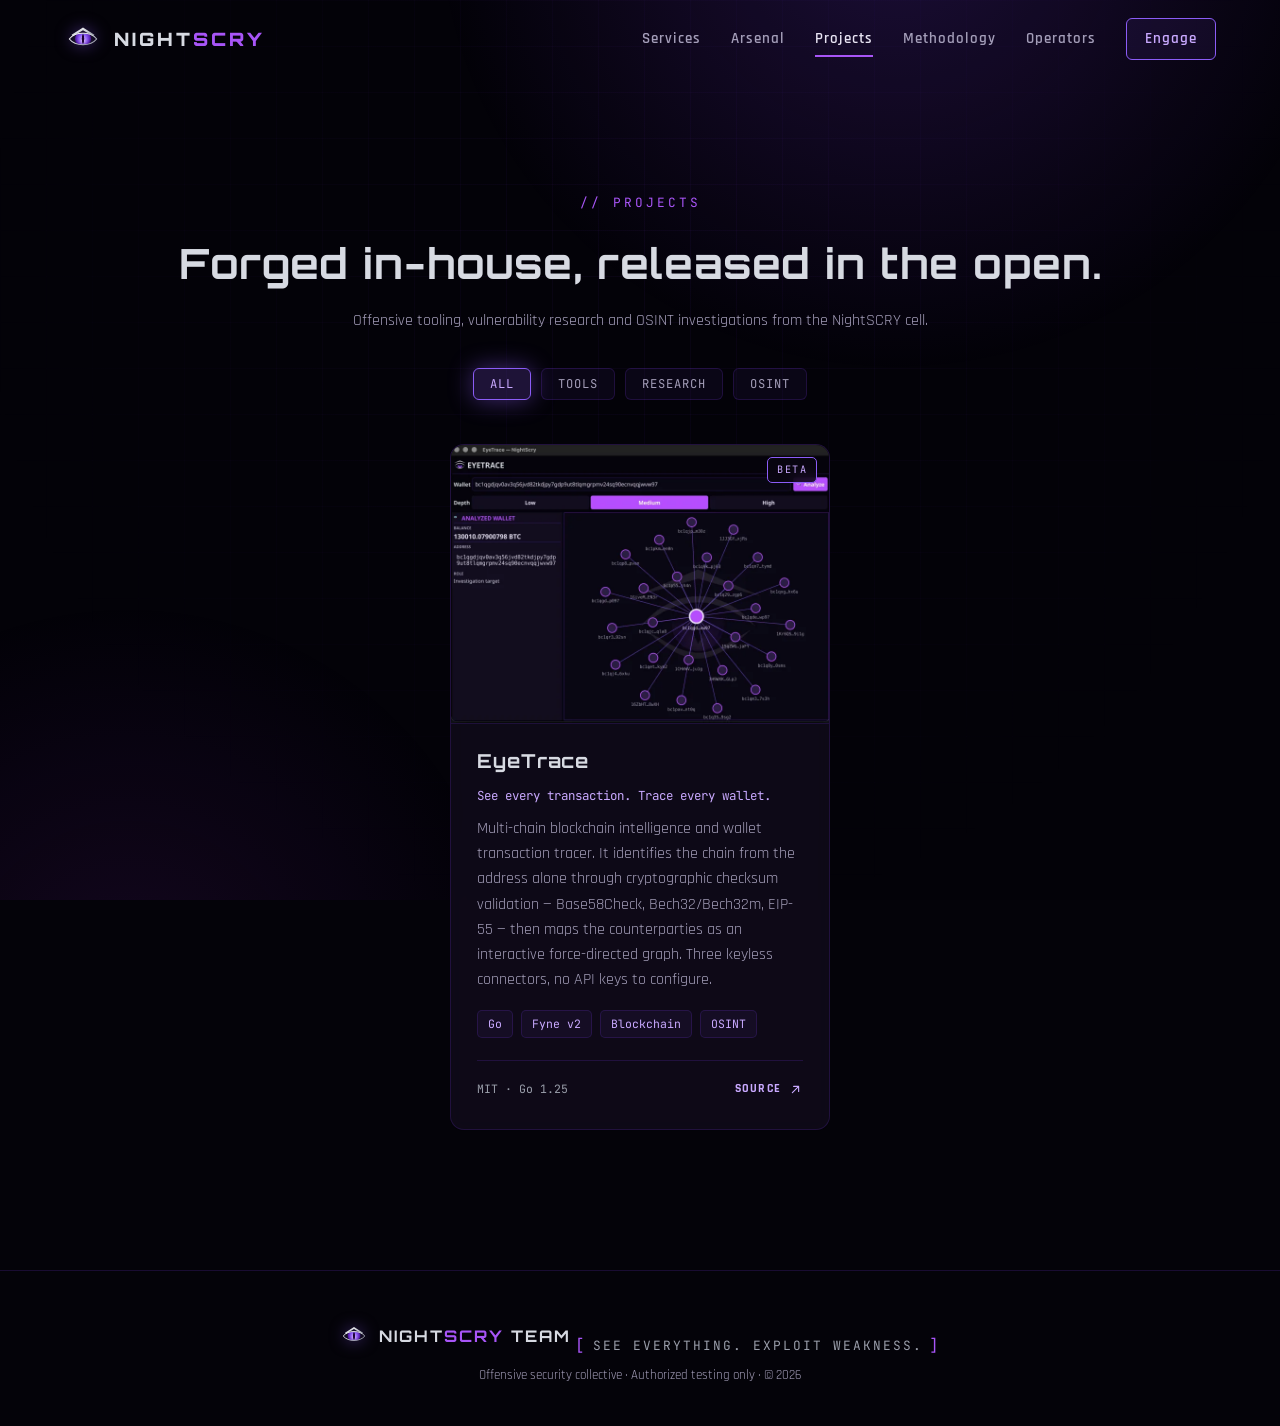
==== portfolio.html @ a2492995 "Added portfolio" ====
<!DOCTYPE html>
<html lang="en">
<head>
<meta charset="UTF-8" />
<meta name="viewport" content="width=device-width, initial-scale=1.0" />
<title>Projects — NightSCRY Team</title>
<meta name="description" content="NightSCRY Team projects — offensive tooling, vulnerability research and OSINT investigations, published on GitHub." />
<link rel="icon" type="image/webp" href="logo.webp" />
<link rel="preconnect" href="https://fonts.googleapis.com" />
<link rel="preconnect" href="https://fonts.gstatic.com" crossorigin />
<link href="https://fonts.googleapis.com/css2?family=JetBrains+Mono:wght@400;500;700&family=Orbitron:wght@500;700;900&family=Rajdhani:wght@400;500;600;700&display=swap" rel="stylesheet" />
<link rel="stylesheet" href="styles.css" />
</head>
<body>

<!-- ░░ Animated background layers ░░ -->
<div class="bg-grid" aria-hidden="true"></div>
<div class="bg-glow" aria-hidden="true"></div>
<canvas id="matrix" aria-hidden="true"></canvas>

<!-- ░░ NAVBAR ░░ -->
<header class="nav" id="nav">
  <a class="brand" href="index.html" aria-label="NightSCRY home">
    <span class="brand-mark" id="navLogo"></span>
    <span class="brand-text">NIGHT<span class="accent">SCRY</span></span>
  </a>
  <nav class="nav-links" aria-label="Primary">
    <a href="index.html#services">Services</a>
    <a href="index.html#arsenal">Arsenal</a>
    <a href="portfolio.html" aria-current="page">Projects</a>
    <a href="index.html#method">Methodology</a>
    <a href="index.html#operators">Operators</a>
    <a href="index.html#contact" class="nav-cta">Engage</a>
  </nav>
  <button class="nav-toggle" id="navToggle" aria-label="Toggle menu" aria-expanded="false">
    <span></span><span></span><span></span>
  </button>
</header>

<main id="top">

  <!-- ░░ PROJECTS ░░ -->
  <section class="section page-head" id="projects">
    <div class="section-head">
      <span class="kicker">// Projects</span>
      <h2>Forged in-house, released in the open.</h2>
      <p>Offensive tooling, vulnerability research and OSINT investigations from the NightSCRY cell.</p>
    </div>

    <div class="filters" role="group" aria-label="Filter projects by category">
      <button type="button" class="chip is-active" data-filter="all" aria-pressed="true">All</button>
      <button type="button" class="chip" data-filter="tool" aria-pressed="false">Tools</button>
      <button type="button" class="chip" data-filter="research" aria-pressed="false">Research</button>
      <button type="button" class="chip" data-filter="osint" aria-pressed="false">OSINT</button>
    </div>

    <div class="cards projects" id="projectGrid">

      <article class="card proj" data-cat="tool osint">
        <div class="proj-shot">
          <img src="assets/eyetrace-graph.webp" width="800" height="588" loading="lazy" decoding="async"
               alt="EyeTrace tracing a Bitcoin wallet: its counterparty addresses drawn as a force-directed graph, with balance and address in the side panel." />
          <span class="proj-status">Beta</span>
        </div>
        <h3>EyeTrace</h3>
        <p class="proj-line">See every transaction. Trace every wallet.</p>
        <p>
          Multi-chain blockchain intelligence and wallet transaction tracer. It identifies the chain from
          the address alone through cryptographic checksum validation — Base58Check, Bech32/Bech32m,
          EIP-55 — then maps the counterparties as an interactive force-directed graph. Three keyless
          connectors, no API keys to configure.
        </p>
        <ul class="tags"><li>Go</li><li>Fyne v2</li><li>Blockchain</li><li>OSINT</li></ul>
        <div class="proj-foot">
          <span class="proj-meta">MIT · Go 1.25</span>
          <a class="proj-link" href="https://github.com/nightscry/EyeTrace"
             target="_blank" rel="noopener noreferrer" aria-label="EyeTrace source on GitHub">
            Source
            <svg viewBox="0 0 24 24" aria-hidden="true"><path d="M7 17 17 7 M9 7h8v8" /></svg>
          </a>
        </div>
      </article>

      <p class="empty-note" id="projectsEmpty" hidden>◉ Nothing published in this category yet — check back soon.</p>
    </div>
  </section>
</main>

<!-- ░░ FOOTER ░░ -->
<footer class="footer">
  <div class="footer-brand">
    <span class="brand-mark sm" id="footLogo"></span>
    <span>NIGHT<span class="accent">SCRY</span> TEAM</span>
  </div>
  <p class="footer-tag"><span class="br">[</span><span class="footer-tag-txt">SEE&nbsp;EVERYTHING. EXPLOIT&nbsp;WEAKNESS.</span><span class="br">]</span></p>
  <p class="footer-fine">Offensive security collective · Authorized testing only · © <span id="yr"></span></p>
</footer>

<script src="logo.js"></script>
<script src="script.js"></script>
<script src="portfolio.js"></script>
</body>
</html>
---- styles.css ----
/* ════════════════════════════════════════════════
   NightSCRY Team — frontend theme
   palette: void black · silver · arcane purple
   ════════════════════════════════════════════════ */
:root {
  --bg: #040309;
  --bg-2: #0a0712;
  --panel: rgba(18, 13, 30, 0.72);
  --line: rgba(124, 58, 237, 0.18);
  --silver: #d7dae2;
  --silver-dim: #9a9eaa;
  --txt: #e7e3f2;
  --txt-dim: #a39db8;
  --purple: #8b5cf6;
  --purple-bright: #a855f7;
  --purple-soft: #c9a9ff;
  --glow: 0 0 24px rgba(139, 92, 246, 0.45);
}

* { box-sizing: border-box; margin: 0; padding: 0; }
html { scroll-behavior: smooth; }
body {
  background: var(--bg);
  color: var(--txt);
  font-family: 'Rajdhani', system-ui, sans-serif;
  line-height: 1.6;
  overflow-x: hidden;
  position: relative;
}
a { color: inherit; text-decoration: none; }
.accent { color: var(--purple-bright); }

/* ── background layers ── */
.bg-grid, .bg-glow, #matrix { position: fixed; inset: 0; z-index: -1; pointer-events: none; }
.bg-grid {
  background-image:
    linear-gradient(rgba(124, 58, 237, 0.06) 1px, transparent 1px),
    linear-gradient(90deg, rgba(124, 58, 237, 0.06) 1px, transparent 1px);
  background-size: 46px 46px;
  mask-image: radial-gradient(circle at 50% 30%, #000 0%, transparent 75%);
}
.bg-glow {
  background:
    radial-gradient(60vw 60vw at 70% -10%, rgba(124, 58, 237, 0.22), transparent 60%),
    radial-gradient(50vw 50vw at 10% 110%, rgba(88, 28, 135, 0.20), transparent 60%);
}
#matrix { opacity: 0.5; }

/* ── logo svg ── */
.ns-eye { width: 100%; height: 100%; display: block; overflow: visible; }
.brand-mark { width: 38px; height: 38px; display: inline-block; filter: drop-shadow(0 0 8px rgba(139,92,246,.5)); }
.brand-mark.sm { width: 30px; height: 30px; }

/* ════════ NAV ════════ */
.nav {
  position: fixed; top: 0; left: 0; right: 0; z-index: 100;
  display: flex; align-items: center; justify-content: space-between;
  padding: 18px clamp(20px, 5vw, 64px);
  transition: padding .3s, background .3s, border-color .3s;
  border-bottom: 1px solid transparent;
}
.nav.scrolled {
  padding-top: 12px; padding-bottom: 12px;
  background: rgba(6, 4, 12, 0.82);
  backdrop-filter: blur(14px);
  border-bottom-color: var(--line);
}
.brand { display: flex; align-items: center; gap: 12px; }
.brand-text {
  font-family: 'Orbitron', sans-serif; font-weight: 900; letter-spacing: 3px;
  font-size: 1.15rem; color: var(--silver);
}
.nav-links { display: flex; align-items: center; gap: 30px; }
.nav-links a {
  font-weight: 600; letter-spacing: 1px; font-size: .95rem; color: var(--txt-dim);
  position: relative; transition: color .2s;
}
.nav-links a:hover { color: var(--txt); }
.nav-links a:not(.nav-cta)::after {
  content: ''; position: absolute; left: 0; bottom: -6px; height: 2px; width: 0;
  background: var(--purple-bright); transition: width .25s;
}
.nav-links a:not(.nav-cta):hover::after { width: 100%; }
.nav-cta {
  border: 1px solid var(--purple); border-radius: 6px; padding: 8px 18px;
  color: var(--purple-soft) !important; background: rgba(139,92,246,.08);
  transition: background .2s, box-shadow .2s;
}
.nav-cta:hover { background: rgba(139,92,246,.2); box-shadow: var(--glow); }
.nav-toggle { display: none; flex-direction: column; gap: 5px; background: none; border: 0; cursor: pointer; }
.nav-toggle span { width: 26px; height: 2px; background: var(--silver); transition: .3s; }

/* ════════ HERO ════════ */
.hero {
  min-height: 100vh; display: flex; flex-direction: column;
  align-items: center; justify-content: center; text-align: center;
  padding: 120px 20px 80px;
}
.hero-logo {
  width: clamp(150px, 26vw, 240px); aspect-ratio: 1;
  margin-bottom: 8px;
  filter: drop-shadow(0 0 40px rgba(139, 92, 246, 0.55));
  animation: float 6s ease-in-out infinite;
}
@keyframes float { 50% { transform: translateY(-12px); } }

/* ── living eye (hero only) ── */
/* base state: eye open, centred (applies to every logo instance) */
.ns-look { transform-box: view-box; transform-origin: 100px 100px; }
.ns-lid  { transform-box: view-box; transform-origin: 100px 72px; transform: scaleY(0); }
/* only the hero eye is alive */
#heroLogo .ns-look { animation: ns-look 9s ease-in-out infinite; }
#heroLogo .ns-lid  { animation: ns-blink 5.4s ease-in-out infinite; }
@keyframes ns-look {
  0%, 18%   { transform: translate(0, 0); }
  26%, 40%  { transform: translate(-15px, 1px); }   /* glance left  */
  48%, 62%  { transform: translate(15px, 2px); }    /* glance right */
  70%, 82%  { transform: translate(0, -9px); }      /* glance up    */
  90%, 100% { transform: translate(0, 0); }         /* recenter     */
}
@keyframes ns-blink {
  0%, 42%, 53%, 88%, 100% { transform: scaleY(0); }  /* eye open */
  46%, 49%                { transform: scaleY(1); }  /* blink shut */
  91%, 93%                { transform: scaleY(1); }  /* quick second blink */
}
.hero-title {
  font-family: 'Orbitron', sans-serif; font-weight: 900;
  font-size: clamp(2.6rem, 9vw, 6rem); letter-spacing: clamp(4px, 1.5vw, 14px);
  color: var(--silver); line-height: 1;
  text-shadow: 0 0 30px rgba(215, 218, 226, 0.25);
}
.cursor { color: var(--purple-bright); animation: blink 1.1s steps(1) infinite; }
@keyframes blink { 50% { opacity: 0; } }
.hero-tag {
  font-family: 'JetBrains Mono', monospace; letter-spacing: clamp(1.5px, .6vw, 3px);
  margin-top: 22px; color: var(--silver-dim); font-size: clamp(.72rem, 2.4vw, 1rem);
  display: inline-flex; align-items: center; justify-content: center;
  gap: .5em; max-width: 94vw;
}
.hero-tag .br { color: var(--purple-bright); flex: 0 0 auto; font-size: 1.3em; line-height: 1; }
.hero-tag-txt { text-align: center; min-width: 0; }
.hero-sub {
  max-width: 620px; margin: 26px auto 0; color: var(--txt-dim);
  font-size: clamp(1rem, 2.4vw, 1.18rem);
}
.hero-actions { display: flex; gap: 16px; margin-top: 38px; flex-wrap: wrap; justify-content: center; }
.hero-stats {
  list-style: none; display: flex; flex-wrap: wrap; gap: clamp(20px, 6vw, 64px);
  margin-top: 64px; justify-content: center;
}
.hero-stats b {
  font-family: 'Orbitron', sans-serif; font-size: clamp(1.8rem, 5vw, 2.8rem);
  color: var(--purple-soft); display: block; text-shadow: var(--glow);
}
.hero-stats span { font-size: .82rem; letter-spacing: 1.5px; text-transform: uppercase; color: var(--txt-dim); }

/* ════════ BUTTONS ════════ */
.btn {
  font-family: 'Rajdhani', sans-serif; font-weight: 700; letter-spacing: 1.5px;
  text-transform: uppercase; padding: 13px 30px; border-radius: 8px;
  font-size: .92rem; cursor: pointer; transition: transform .15s, box-shadow .25s, background .25s; border: 1px solid transparent;
}
.btn:hover { transform: translateY(-2px); }
.btn-primary {
  background: linear-gradient(135deg, var(--purple), var(--purple-bright));
  color: #fff; box-shadow: 0 6px 24px rgba(139, 92, 246, 0.4);
}
.btn-primary:hover { box-shadow: 0 10px 36px rgba(168, 85, 247, 0.6); }
.btn-ghost { border-color: var(--line); color: var(--silver); background: rgba(255,255,255,.02); }
.btn-ghost:hover { border-color: var(--purple); color: #fff; }
.btn.full { width: 100%; margin-top: 8px; }

/* ════════ SECTION SHELL ════════ */
.section { padding: clamp(70px, 11vw, 140px) clamp(20px, 6vw, 90px); max-width: 1240px; margin: 0 auto; }
.section-head { text-align: center; margin-bottom: 60px; }
.section-head.left { text-align: left; margin-bottom: 30px; }
.kicker {
  font-family: 'JetBrains Mono', monospace; color: var(--purple-bright);
  letter-spacing: 3px; font-size: .8rem; text-transform: uppercase;
}
.section-head h2 {
  font-family: 'Orbitron', sans-serif; font-weight: 700;
  font-size: clamp(1.6rem, 4.5vw, 2.6rem); margin: 14px 0 12px; color: var(--silver);
  letter-spacing: 1px;
}
.section-head p { color: var(--txt-dim); max-width: 600px; margin: 0 auto; }
.section-head.left p { margin: 0; }

/* ════════ CARDS ════════ */
.cards { display: grid; grid-template-columns: repeat(auto-fit, minmax(240px, 1fr)); gap: 24px; }
.card {
  background: var(--panel); border: 1px solid var(--line); border-radius: 14px;
  padding: 30px 26px; backdrop-filter: blur(8px);
  transition: transform .3s, border-color .3s, box-shadow .3s; position: relative; overflow: hidden;
}
.card::before {
  content: ''; position: absolute; inset: 0; border-radius: 14px; padding: 1px;
  background: linear-gradient(135deg, transparent, rgba(168,85,247,.45), transparent);
  -webkit-mask: linear-gradient(#000 0 0) content-box, linear-gradient(#000 0 0);
  -webkit-mask-composite: xor; mask-composite: exclude; opacity: 0; transition: opacity .3s;
  pointer-events: none; /* decorative only — must never swallow clicks */
}
.card:hover { transform: translateY(-8px); border-color: rgba(168,85,247,.45); box-shadow: 0 20px 50px rgba(88,28,135,.35); }
.card:hover::before { opacity: 1; }
.card-ico {
  width: 56px; height: 56px; border-radius: 12px; display: grid; place-items: center;
  background: radial-gradient(circle at 40% 30%, rgba(168,85,247,.3), rgba(88,28,135,.12));
  border: 1px solid var(--line); margin-bottom: 20px;
}
.card-ico svg { width: 28px; height: 28px; fill: none; stroke: var(--purple-soft); stroke-width: 1.6; stroke-linecap: round; stroke-linejoin: round; }
.card h3 { font-family: 'Orbitron', sans-serif; font-size: 1.2rem; color: var(--silver); margin-bottom: 10px; letter-spacing: 1px; }
.card p { color: var(--txt-dim); font-size: .98rem; }
.tags { list-style: none; display: flex; flex-wrap: wrap; gap: 8px; margin-top: 18px; }
.tags li {
  font-family: 'JetBrains Mono', monospace; font-size: .72rem; padding: 4px 10px;
  border: 1px solid var(--line); border-radius: 5px; color: var(--purple-soft);
  background: rgba(139,92,246,.06);
}

/* ════════ MARQUEE ════════ */
.marquee { overflow: hidden; border-block: 1px solid var(--line); padding: 22px 0; mask-image: linear-gradient(90deg, transparent, #000 12%, #000 88%, transparent); }
.marquee-track { display: flex; gap: 56px; white-space: nowrap; width: max-content; animation: scroll 28s linear infinite; }
.marquee-track span {
  font-family: 'Orbitron', sans-serif; font-weight: 700; letter-spacing: 3px;
  font-size: 1.3rem; color: transparent; -webkit-text-stroke: 1px var(--silver-dim);
  transition: color .2s;
}
.marquee:hover .marquee-track { animation-play-state: paused; }
.marquee-track span:hover { color: var(--purple-bright); -webkit-text-stroke: 1px var(--purple-bright); }
@keyframes scroll { to { transform: translateX(-50%); } }

/* ════════ TIMELINE ════════ */
.timeline { list-style: none; display: grid; grid-template-columns: repeat(auto-fit, minmax(220px, 1fr)); gap: 24px; counter-reset: step; }
.timeline li {
  background: var(--panel); border: 1px solid var(--line); border-radius: 14px;
  padding: 28px 24px; position: relative; transition: transform .3s, border-color .3s;
}
.timeline li:hover { transform: translateY(-6px); border-color: rgba(168,85,247,.4); }
.tl-no {
  font-family: 'Orbitron', sans-serif; font-size: 2.4rem; font-weight: 900;
  color: transparent; -webkit-text-stroke: 1.5px var(--purple); display: block; margin-bottom: 8px;
}
.timeline h3 { font-family: 'Orbitron', sans-serif; font-size: 1.05rem; color: var(--silver); margin-bottom: 8px; }
.timeline p { color: var(--txt-dim); font-size: .94rem; }

/* ════════ OPERATORS ════════ */
.ops .op { text-align: center; }
.op {
  background: var(--panel); border: 1px solid var(--line); border-radius: 14px;
  padding: 30px 22px; transition: transform .3s, border-color .3s, box-shadow .3s;
}
.op:hover { transform: translateY(-8px); border-color: rgba(168,85,247,.45); box-shadow: 0 20px 50px rgba(88,28,135,.3); }
.op-avatar {
  width: 80px; height: 80px; border-radius: 50%; margin: 0 auto 18px; display: grid; place-items: center;
  font-size: 2rem; color: var(--purple-soft);
  background: radial-gradient(circle at 50% 35%, rgba(168,85,247,.32), rgba(20,8,40,.9));
  border: 1px solid rgba(168,85,247,.4); box-shadow: var(--glow); position: relative;
}
.op-avatar img { width: 100%; height: 100%; border-radius: 50%; object-fit: cover; }
.op-avatar::after {
  content: attr(data-tag); position: absolute; bottom: -6px; right: -6px;
  font-family: 'JetBrains Mono', monospace; font-size: .6rem; letter-spacing: 1px;
  background: var(--bg-2); border: 1px solid var(--purple); border-radius: 4px; padding: 2px 6px; color: var(--purple-soft);
}
.op h3 { font-family: 'JetBrains Mono', monospace; color: var(--silver); font-size: 1.1rem; }
.op-role { display: block; color: var(--purple-bright); font-weight: 600; letter-spacing: 1px; font-size: .82rem; text-transform: uppercase; margin: 4px 0 12px; }
.op p { color: var(--txt-dim); font-size: .92rem; }

/* ════════ PROJECTS ════════ */
/* CTA closing the Arsenal marquee on the home page */
.arsenal-cta { text-align: center; margin-top: 36px; }

/* the projects page opens straight under the fixed navbar */
.page-head { padding-top: clamp(120px, 16vw, 190px); }
.page-head .section-head { margin-bottom: 34px; }

.filters { display: flex; flex-wrap: wrap; justify-content: center; gap: 10px; margin-bottom: 44px; }
.chip {
  font-family: 'JetBrains Mono', monospace; font-size: .76rem; letter-spacing: 1px;
  text-transform: uppercase; padding: 7px 16px; cursor: pointer;
  border: 1px solid var(--line); border-radius: 6px; color: var(--txt-dim);
  background: rgba(139, 92, 246, .06);
  transition: color .2s, border-color .2s, background .2s, box-shadow .2s;
}
.chip:hover { color: var(--txt); border-color: var(--purple); }
.chip.is-active {
  color: var(--purple-soft); border-color: var(--purple);
  background: rgba(139, 92, 246, .2); box-shadow: var(--glow);
}

/* capped track width so a lone card doesn't stretch; auto-fit collapses the
   empty tracks that would otherwise push the grid off-centre */
.projects {
  grid-template-columns: repeat(auto-fit, minmax(min(290px, 100%), 380px));
  justify-content: center;
}
/* specificity kept above .card.proj so the order of these rules can't matter */
.cards .card.is-hidden { display: none; }

.card.proj { display: flex; flex-direction: column; cursor: pointer; }

/* full-bleed preview: negative margins cancel the .card padding */
.proj-shot {
  position: relative; margin: -30px -26px 22px; overflow: hidden;
  background: var(--bg-2); border-bottom: 1px solid var(--line);
}
.proj-shot img { display: block; width: 100%; height: auto; transition: transform .45s ease; }
.card.proj:hover .proj-shot img { transform: scale(1.05); }

.proj-status {
  position: absolute; top: 12px; right: 12px; z-index: 1;
  font-family: 'JetBrains Mono', monospace; font-size: .64rem; letter-spacing: 1.5px;
  text-transform: uppercase; padding: 4px 9px; border-radius: 5px; white-space: nowrap;
  color: var(--purple-soft); border: 1px solid var(--purple);
  background: rgba(10, 7, 18, .82); backdrop-filter: blur(6px);
}
.proj .proj-line {
  font-family: 'JetBrains Mono', monospace; font-size: .78rem;
  color: var(--purple-soft); margin-bottom: 10px;
}
.card.proj .tags { margin-bottom: 22px; }
.proj-foot {
  display: flex; align-items: center; justify-content: space-between; gap: 14px; flex-wrap: wrap;
  margin-top: auto; padding-top: 18px; border-top: 1px solid var(--line);
}
.proj-meta { font-family: 'JetBrains Mono', monospace; font-size: .72rem; color: var(--silver-dim); }
.proj-link {
  display: inline-flex; align-items: center; gap: 7px;
  font-weight: 700; letter-spacing: 1.2px; text-transform: uppercase; font-size: .78rem;
  color: var(--purple-soft); transition: color .2s, gap .2s;
}
.proj-link svg {
  width: 15px; height: 15px; fill: none; stroke: currentColor;
  stroke-width: 1.8; stroke-linecap: round; stroke-linejoin: round;
}
.proj-link:hover { color: #fff; gap: 11px; }
/* stretched link: one real anchor covering the whole card, so no nested <a>.
   inset resolves against .card, which is already position:relative. */
.proj-link::after { content: ''; position: absolute; inset: 0; z-index: 2; border-radius: 14px; }

.empty-note {
  grid-column: 1 / -1; text-align: center; padding: 34px 20px;
  font-family: 'JetBrains Mono', monospace; font-size: .85rem; color: var(--txt-dim);
  border: 1px dashed var(--line); border-radius: 12px;
}

.nav-links a[aria-current='page'] { color: var(--txt); }
.nav-links a[aria-current='page']:not(.nav-cta)::after { width: 100%; }

/* ════════ CONTACT ════════ */
.contact-panel {
  display: grid; grid-template-columns: 1fr 1fr; gap: 50px; align-items: start;
  background: var(--panel); border: 1px solid var(--line); border-radius: 18px;
  padding: clamp(30px, 5vw, 60px); backdrop-filter: blur(10px);
}
.form { display: flex; flex-direction: column; gap: 16px; }
.field { display: flex; flex-direction: column; gap: 6px; }
.field label { font-size: .78rem; letter-spacing: 1.5px; text-transform: uppercase; color: var(--silver-dim); font-weight: 600; }
.field input, .field select, .field textarea {
  background: rgba(8, 5, 16, 0.7); border: 1px solid var(--line); border-radius: 8px;
  padding: 12px 14px; color: var(--txt); font-family: 'Rajdhani', sans-serif; font-size: 1rem;
  transition: border-color .2s, box-shadow .2s; resize: vertical;
}
.field input:focus, .field select:focus, .field textarea:focus {
  outline: none; border-color: var(--purple); box-shadow: 0 0 0 3px rgba(139,92,246,.18);
}
.field option { background: var(--bg-2); }
.form-note {
  font-family: 'JetBrains Mono', monospace; color: var(--purple-soft); font-size: .85rem;
  border: 1px solid var(--line); border-radius: 8px; padding: 10px 14px; background: rgba(139,92,246,.08);
}

/* ════════ FOOTER ════════ */
.footer { text-align: center; padding: 50px 20px 40px; border-top: 1px solid var(--line); }
.footer-brand { display: inline-flex; align-items: center; gap: 10px; font-family: 'Orbitron', sans-serif; font-weight: 700; letter-spacing: 2px; color: var(--silver); }
.footer-tag {
  font-family: 'JetBrains Mono', monospace; color: var(--silver-dim);
  letter-spacing: clamp(1px, .5vw, 2px); margin: 14px auto 8px; font-size: .8rem; max-width: 94vw;
  display: inline-flex; align-items: center; justify-content: center; gap: .5em;
}
.footer-tag .br { color: var(--purple-bright); flex: 0 0 auto; font-size: 1.25em; line-height: 1; }
.footer-tag-txt { text-align: center; min-width: 0; }
.footer-fine { color: var(--txt-dim); font-size: .82rem; }

/* ════════ REVEAL ANIM ════════ */
.reveal { opacity: 0; transform: translateY(30px); transition: opacity .7s ease, transform .7s ease; }
.reveal.in { opacity: 1; transform: none; }
.card.reveal, .op.reveal, .timeline li.reveal { transition-delay: .05s; }

/* ════════ RESPONSIVE ════════ */
@media (max-width: 860px) {
  .contact-panel { grid-template-columns: 1fr; }
  .nav-links {
    position: fixed; top: 0; right: 0; height: 100vh; width: min(78vw, 320px);
    flex-direction: column; justify-content: center; gap: 30px;
    background: rgba(8, 5, 16, 0.97); backdrop-filter: blur(16px);
    transform: translateX(100%); transition: transform .35s; border-left: 1px solid var(--line);
  }
  .nav.open .nav-links { transform: translateX(0); }
  .nav-toggle { display: flex; z-index: 101; }
  .nav.open .nav-toggle span:nth-child(1) { transform: translateY(7px) rotate(45deg); }
  .nav.open .nav-toggle span:nth-child(2) { opacity: 0; }
  .nav.open .nav-toggle span:nth-child(3) { transform: translateY(-7px) rotate(-45deg); }
}
@media (prefers-reduced-motion: reduce) {
  * { animation: none !important; transition: none !important; }
  .reveal { opacity: 1; transform: none; }
}
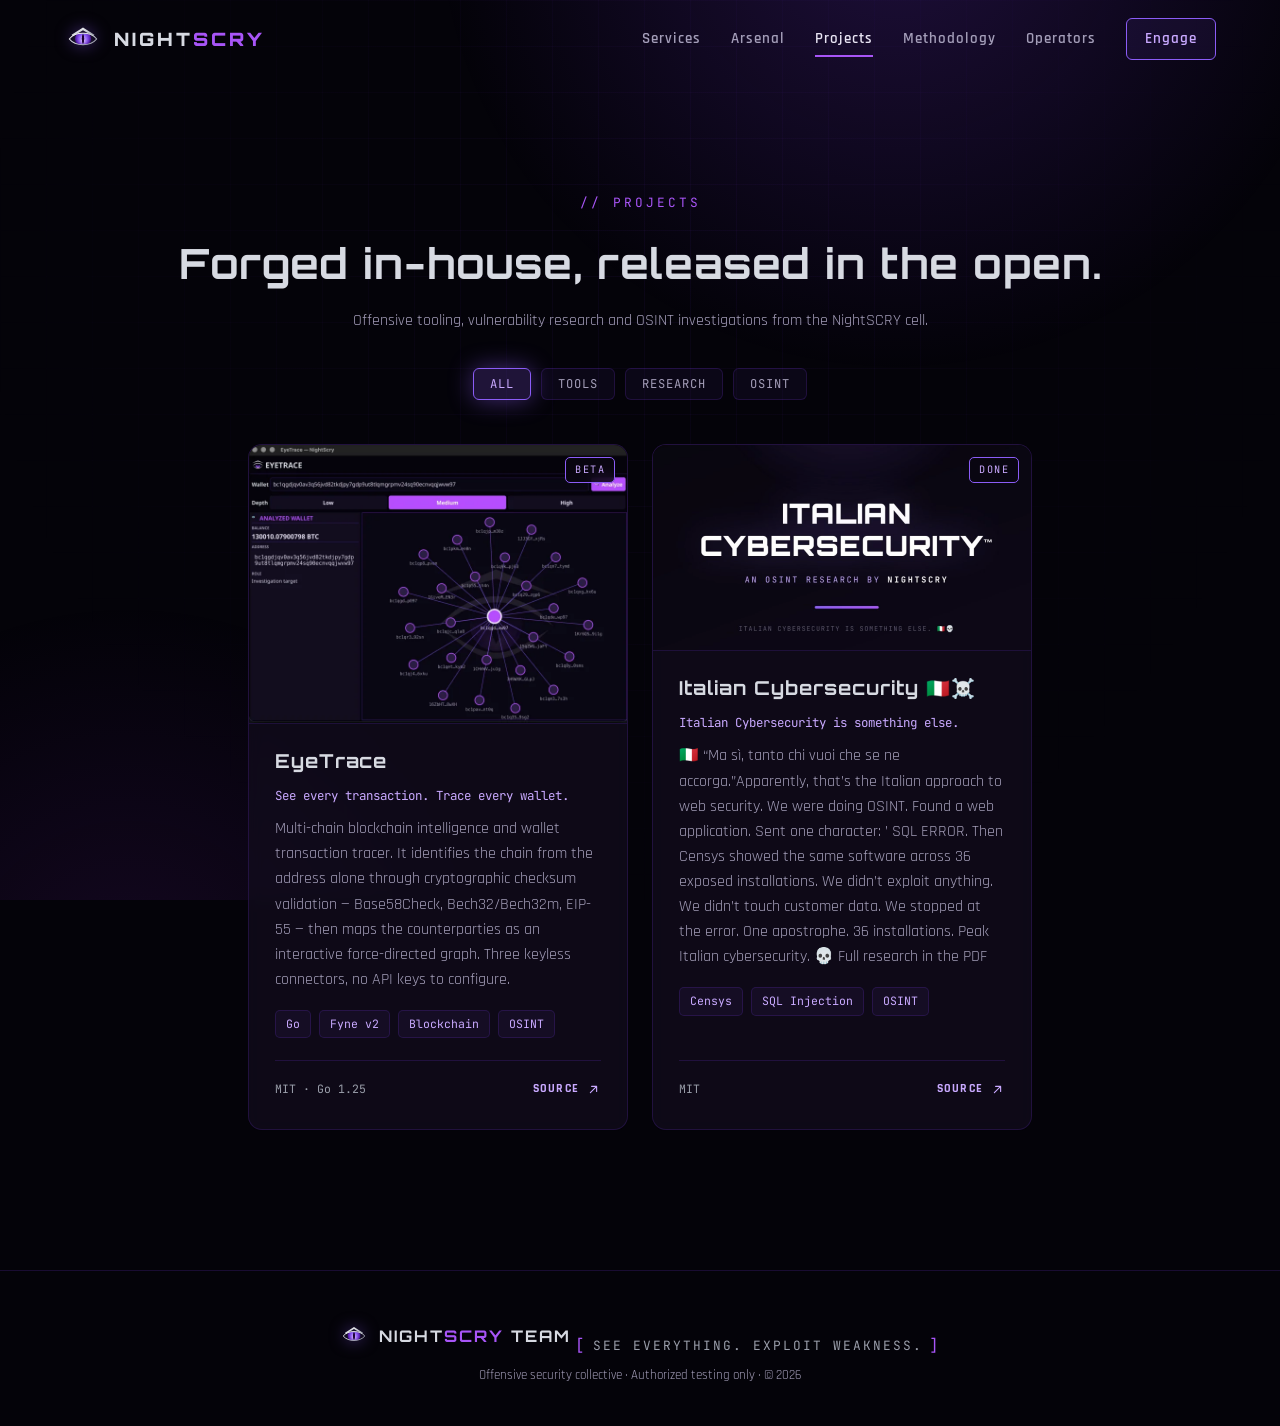
==== commit 2e3d9a94: "Added Italian cybersecurity" ====
--- a/portfolio.html
+++ b/portfolio.html
@@ -81,6 +81,37 @@
         </div>
       </article>
 
+      <article class="card proj" data-cat="research">
+        <div class="proj-shot">
+          <img src="assets/cover-italian-cybersecurity.png" width="800" height="588" loading="lazy" decoding="async"
+               alt="EyeTrace tracing a Bitcoin wallet: its counterparty addresses drawn as a force-directed graph, with balance and address in the side panel." />
+          <span class="proj-status">Done</span>
+        </div>
+        <h3>Italian Cybersecurity 🇮🇹☠️</h3>
+        <p class="proj-line">Italian Cybersecurity is something else.</p>
+        <p>
+          🇮🇹 “Ma sì, tanto chi vuoi che se ne accorga.”Apparently, that’s the Italian approach to web security. We were doing OSINT. Found a web application. Sent one character: ’
+          SQL ERROR.
+          Then Censys showed the same software across 36 exposed installations.
+          We didn’t exploit anything.
+          We didn’t touch customer data.
+          We stopped at the error.
+          One apostrophe.
+          36 installations.
+          Peak Italian cybersecurity. 💀
+          Full research in the PDF
+        </p>
+        <ul class="tags"><li>Censys</li><li>SQL Injection</li><li>OSINT</li></ul>
+        <div class="proj-foot">
+          <span class="proj-meta">MIT </span>
+          <a class="proj-link" href="pdf/Italian_Cybersecurity_-_Nightscry_OSINT_Report.pdf"
+             target="_blank" rel="noopener noreferrer" aria-label="PDF research">
+            Source
+            <svg viewBox="0 0 24 24" aria-hidden="true"><path d="M7 17 17 7 M9 7h8v8" /></svg>
+          </a>
+        </div>
+      </article>
+
       <p class="empty-note" id="projectsEmpty" hidden>◉ Nothing published in this category yet — check back soon.</p>
     </div>
   </section>
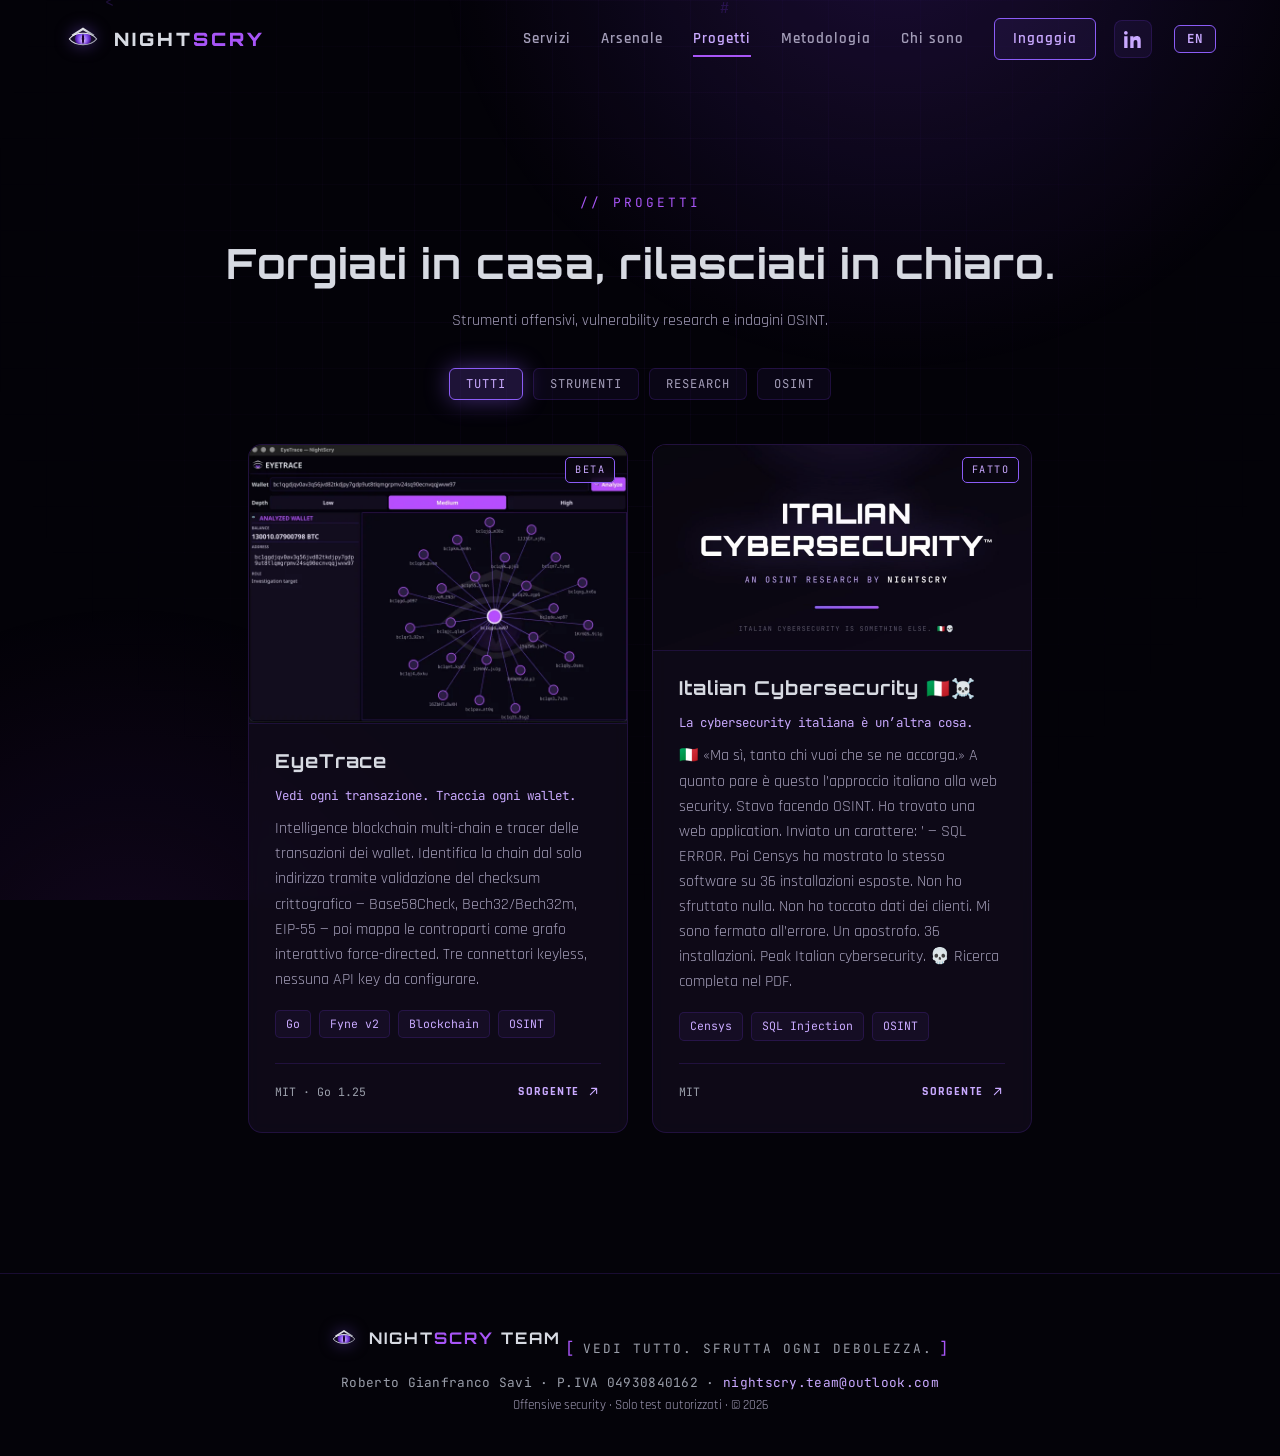
==== commit c16fa480: "update" ====
--- a/portfolio.html
+++ b/portfolio.html
@@ -1,9 +1,9 @@
 <!DOCTYPE html>
-<html lang="en">
+<html lang="it">
 <head>
 <meta charset="UTF-8" />
 <meta name="viewport" content="width=device-width, initial-scale=1.0" />
-<title>Projects — NightSCRY Team</title>
+<title data-i18n-title="title.portfolio">Progetti — NightSCRY Team</title>
 <meta name="description" content="NightSCRY Team projects — offensive tooling, vulnerability research and OSINT investigations, published on GitHub." />
 <link rel="icon" type="image/webp" href="logo.webp" />
 <link rel="preconnect" href="https://fonts.googleapis.com" />
@@ -25,13 +25,17 @@
     <span class="brand-text">NIGHT<span class="accent">SCRY</span></span>
   </a>
   <nav class="nav-links" aria-label="Primary">
-    <a href="index.html#services">Services</a>
-    <a href="index.html#arsenal">Arsenal</a>
-    <a href="portfolio.html" aria-current="page">Projects</a>
-    <a href="index.html#method">Methodology</a>
-    <a href="index.html#operators">Operators</a>
-    <a href="index.html#contact" class="nav-cta">Engage</a>
+    <a href="index.html#services" data-i18n="nav.services">Servizi</a>
+    <a href="index.html#arsenal" data-i18n="nav.arsenal">Arsenale</a>
+    <a href="portfolio.html" class="nav-hot" aria-current="page" data-i18n="nav.projects">Progetti</a>
+    <a href="index.html#method" data-i18n="nav.method">Metodologia</a>
+    <a href="index.html#about" data-i18n="nav.about">Chi sono</a>
+    <a href="index.html#contact" class="nav-cta" data-i18n="nav.engage">Ingaggia</a>
   </nav>
+  <a class="nav-social" href="https://www.linkedin.com/company/nightscry-team/" target="_blank" rel="noopener noreferrer" aria-label="NightSCRY Team su LinkedIn">
+    <svg viewBox="0 0 24 24" aria-hidden="true"><path d="M4.98 3.5A2.5 2.5 0 1 1 0 3.5a2.5 2.5 0 0 1 4.98 0zM.24 8.25h4.47V24H.24V8.25zM8.34 8.25h4.29v2.15h.06c.6-1.13 2.06-2.32 4.24-2.32 4.53 0 5.37 2.98 5.37 6.86V24h-4.47v-6.98c0-1.66-.03-3.8-2.32-3.8-2.32 0-2.68 1.81-2.68 3.68V24H8.34V8.25z"/></svg>
+  </a>
+  <button class="lang-btn" id="langToggle" type="button" aria-label="Switch to English">EN</button>
   <button class="nav-toggle" id="navToggle" aria-label="Toggle menu" aria-expanded="false">
     <span></span><span></span><span></span>
   </button>
@@ -42,16 +46,16 @@
   <!-- ░░ PROJECTS ░░ -->
   <section class="section page-head" id="projects">
     <div class="section-head">
-      <span class="kicker">// Projects</span>
-      <h2>Forged in-house, released in the open.</h2>
-      <p>Offensive tooling, vulnerability research and OSINT investigations from the NightSCRY cell.</p>
+      <span class="kicker" data-i18n="proj.kicker">// Progetti</span>
+      <h2 data-i18n="proj.h2">Forgiati in casa, rilasciati in chiaro.</h2>
+      <p data-i18n="proj.p">Strumenti offensivi, vulnerability research e indagini OSINT.</p>
     </div>
 
     <div class="filters" role="group" aria-label="Filter projects by category">
-      <button type="button" class="chip is-active" data-filter="all" aria-pressed="true">All</button>
-      <button type="button" class="chip" data-filter="tool" aria-pressed="false">Tools</button>
-      <button type="button" class="chip" data-filter="research" aria-pressed="false">Research</button>
-      <button type="button" class="chip" data-filter="osint" aria-pressed="false">OSINT</button>
+      <button type="button" class="chip is-active" data-filter="all" aria-pressed="true" data-i18n="filter.all">Tutti</button>
+      <button type="button" class="chip" data-filter="tool" aria-pressed="false" data-i18n="filter.tool">Strumenti</button>
+      <button type="button" class="chip" data-filter="research" aria-pressed="false" data-i18n="filter.research">Research</button>
+      <button type="button" class="chip" data-filter="osint" aria-pressed="false" data-i18n="filter.osint">OSINT</button>
     </div>
 
     <div class="cards projects" id="projectGrid">
@@ -60,22 +64,22 @@
         <div class="proj-shot">
           <img src="assets/eyetrace-graph.webp" width="800" height="588" loading="lazy" decoding="async"
                alt="EyeTrace tracing a Bitcoin wallet: its counterparty addresses drawn as a force-directed graph, with balance and address in the side panel." />
-          <span class="proj-status">Beta</span>
+          <span class="proj-status" data-i18n="status.beta">Beta</span>
         </div>
         <h3>EyeTrace</h3>
-        <p class="proj-line">See every transaction. Trace every wallet.</p>
-        <p>
-          Multi-chain blockchain intelligence and wallet transaction tracer. It identifies the chain from
-          the address alone through cryptographic checksum validation — Base58Check, Bech32/Bech32m,
-          EIP-55 — then maps the counterparties as an interactive force-directed graph. Three keyless
-          connectors, no API keys to configure.
+        <p class="proj-line" data-i18n="eye.line">Vedi ogni transazione. Traccia ogni wallet.</p>
+        <p data-i18n="eye.desc">
+          Intelligence blockchain multi-chain e tracer delle transazioni dei wallet. Identifica la chain
+          dal solo indirizzo tramite validazione del checksum crittografico — Base58Check, Bech32/Bech32m,
+          EIP-55 — poi mappa le controparti come grafo interattivo force-directed. Tre connettori keyless,
+          nessuna API key da configurare.
         </p>
         <ul class="tags"><li>Go</li><li>Fyne v2</li><li>Blockchain</li><li>OSINT</li></ul>
         <div class="proj-foot">
           <span class="proj-meta">MIT · Go 1.25</span>
           <a class="proj-link" href="https://github.com/nightscry/EyeTrace"
              target="_blank" rel="noopener noreferrer" aria-label="EyeTrace source on GitHub">
-            Source
+            <span data-i18n="proj.link">Sorgente</span>
             <svg viewBox="0 0 24 24" aria-hidden="true"><path d="M7 17 17 7 M9 7h8v8" /></svg>
           </a>
         </div>
@@ -85,34 +89,29 @@
         <div class="proj-shot">
           <img src="assets/cover-italian-cybersecurity.png" width="800" height="588" loading="lazy" decoding="async"
                alt="EyeTrace tracing a Bitcoin wallet: its counterparty addresses drawn as a force-directed graph, with balance and address in the side panel." />
-          <span class="proj-status">Done</span>
+          <span class="proj-status" data-i18n="status.done">Fatto</span>
         </div>
         <h3>Italian Cybersecurity 🇮🇹☠️</h3>
-        <p class="proj-line">Italian Cybersecurity is something else.</p>
-        <p>
-          🇮🇹 “Ma sì, tanto chi vuoi che se ne accorga.”Apparently, that’s the Italian approach to web security. We were doing OSINT. Found a web application. Sent one character: ’
-          SQL ERROR.
-          Then Censys showed the same software across 36 exposed installations.
-          We didn’t exploit anything.
-          We didn’t touch customer data.
-          We stopped at the error.
-          One apostrophe.
-          36 installations.
-          Peak Italian cybersecurity. 💀
-          Full research in the PDF
+        <p class="proj-line" data-i18n="ita.line">La cybersecurity italiana è un’altra cosa.</p>
+        <p data-i18n="ita.desc">
+          🇮🇹 «Ma sì, tanto chi vuoi che se ne accorga.» A quanto pare è questo l’approccio italiano alla
+          web security. Stavo facendo OSINT. Ho trovato una web application. Inviato un carattere: ’
+          — SQL ERROR. Poi Censys ha mostrato lo stesso software su 36 installazioni esposte. Non ho
+          sfruttato nulla. Non ho toccato dati dei clienti. Mi sono fermato all’errore. Un apostrofo.
+          36 installazioni. Peak Italian cybersecurity. 💀 Ricerca completa nel PDF.
         </p>
         <ul class="tags"><li>Censys</li><li>SQL Injection</li><li>OSINT</li></ul>
         <div class="proj-foot">
           <span class="proj-meta">MIT </span>
           <a class="proj-link" href="pdf/Italian_Cybersecurity_-_Nightscry_OSINT_Report.pdf"
              target="_blank" rel="noopener noreferrer" aria-label="PDF research">
-            Source
+            <span data-i18n="proj.link">Sorgente</span>
             <svg viewBox="0 0 24 24" aria-hidden="true"><path d="M7 17 17 7 M9 7h8v8" /></svg>
           </a>
         </div>
       </article>
 
-      <p class="empty-note" id="projectsEmpty" hidden>◉ Nothing published in this category yet — check back soon.</p>
+      <p class="empty-note" id="projectsEmpty" data-i18n="empty.note" hidden>◉ Niente pubblicato in questa categoria — torna presto.</p>
     </div>
   </section>
 </main>
@@ -123,12 +122,14 @@
     <span class="brand-mark sm" id="footLogo"></span>
     <span>NIGHT<span class="accent">SCRY</span> TEAM</span>
   </div>
-  <p class="footer-tag"><span class="br">[</span><span class="footer-tag-txt">SEE&nbsp;EVERYTHING. EXPLOIT&nbsp;WEAKNESS.</span><span class="br">]</span></p>
-  <p class="footer-fine">Offensive security collective · Authorized testing only · © <span id="yr"></span></p>
+  <p class="footer-tag"><span class="br">[</span><span class="footer-tag-txt" data-i18n="footer.tag">VEDI&nbsp;TUTTO. SFRUTTA&nbsp;OGNI&nbsp;DEBOLEZZA.</span><span class="br">]</span></p>
+  <p class="footer-legal">Roberto Gianfranco Savi · P.IVA 04930840162 · <a href="mailto:nightscry.team@outlook.com">nightscry.team@outlook.com</a></p>
+  <p class="footer-fine"><span data-i18n="footer.fine">Offensive security · Solo test autorizzati · © </span><span id="yr"></span></p>
 </footer>
 
 <script src="logo.js"></script>
 <script src="script.js"></script>
 <script src="portfolio.js"></script>
+<script src="i18n.js"></script>
 </body>
 </html>
--- a/styles.css
+++ b/styles.css
@@ -266,6 +266,13 @@
 .op-role { display: block; color: var(--purple-bright); font-weight: 600; letter-spacing: 1px; font-size: .82rem; text-transform: uppercase; margin: 4px 0 12px; }
 .op p { color: var(--txt-dim); font-size: .92rem; }
 
+/* single About profile */
+.about-wrap { display: flex; justify-content: center; }
+.about-card { max-width: 560px; width: 100%; text-align: center; padding: 40px 30px; }
+.about-card .op-avatar { font-family: 'Orbitron', sans-serif; font-weight: 700; font-size: 1.6rem; letter-spacing: 1px; }
+.about-card p { margin: 0 auto 22px; max-width: 460px; }
+.about-link { margin-top: 4px; }
+
 /* ════════ PROJECTS ════════ */
 /* CTA closing the Arsenal marquee on the home page */
 .arsenal-cta { text-align: center; margin-top: 36px; }
@@ -406,3 +413,102 @@
   * { animation: none !important; transition: none !important; }
   .reveal { opacity: 1; transform: none; }
 }
+
+/* ── easter egg: mini cross of Jesus hidden in the pupil ── */
+.ns-cross { opacity: 0; transform-box: view-box; transform-origin: 100px 100px;
+  transform: scale(.4); pointer-events: none; transition: opacity .4s ease; }
+.ns-pupil { cursor: pointer; }
+.ns-reveal-cross .ns-cross {
+  opacity: 1;
+  filter: drop-shadow(0 0 3px #fff8e1) drop-shadow(0 0 7px #f5e6c8);
+  animation: ns-cross-in .9s cubic-bezier(.2,.9,.25,1.2) forwards;
+}
+@keyframes ns-cross-in {
+  0%   { transform: scale(.2); }
+  60%  { transform: scale(1.15); }
+  100% { transform: scale(1); }
+}
+
+/* ── easter egg: mini crosses that drift in while scrolling ── */
+.ns-scroll-cross {
+  position: fixed; z-index: 55; pointer-events: none;
+  opacity: 0; transform: translateY(10px) scale(.7);
+  color: #f5e6c8;
+  filter: drop-shadow(0 0 5px #fff8e1) drop-shadow(0 0 12px rgba(216,180,254,.7));
+  transition: opacity .5s ease, transform 2.4s ease-out;
+}
+.ns-scroll-cross svg { width: 100%; height: auto; display: block; }
+.ns-scroll-cross.go {
+  opacity: .85;
+  transform: translate(var(--drift, 0), -46px) scale(1);
+}
+.ns-scroll-cross.out { opacity: 0; }
+
+/* ════════ LANGUAGE TOGGLE ════════ */
+.nav-links { margin-left: auto; }
+.lang-btn {
+  font-family: 'JetBrains Mono', monospace; font-weight: 700; letter-spacing: 1px;
+  font-size: .78rem; color: var(--purple-soft); margin-left: 22px;
+  border: 1px solid var(--purple); border-radius: 6px; padding: 7px 12px;
+  background: rgba(139, 92, 246, .08); cursor: pointer; line-height: 1;
+  transition: background .2s, box-shadow .2s, color .2s;
+}
+.lang-btn:hover { background: rgba(139, 92, 246, .2); box-shadow: var(--glow); color: #fff; }
+
+/* LinkedIn icon in the navbar (visible above the fold) */
+.nav-social {
+  display: inline-flex; align-items: center; justify-content: center;
+  width: 38px; height: 38px; margin-left: 18px; border-radius: 8px;
+  color: var(--purple-soft); border: 1px solid var(--line);
+  background: rgba(139, 92, 246, .08);
+  transition: color .2s, border-color .2s, box-shadow .2s, background .2s;
+}
+.nav-social:hover { color: #fff; border-color: var(--purple); box-shadow: var(--glow); background: rgba(139, 92, 246, .18); }
+.nav-social svg { width: 18px; height: 18px; fill: currentColor; }
+
+/* portfolio nav link kept in the foreground */
+.nav-links a.nav-hot { color: var(--purple-soft); }
+.nav-links a.nav-hot::after { background: var(--purple-bright); }
+
+/* ════════ PORTFOLIO SPOTLIGHT ════════ */
+.spotlight { padding-top: clamp(20px, 4vw, 40px); }
+.spotlight-inner {
+  position: relative; overflow: hidden; text-align: center;
+  padding: clamp(34px, 6vw, 66px) clamp(22px, 5vw, 60px);
+  border: 1px solid var(--line); border-radius: 20px;
+  background:
+    radial-gradient(80% 120% at 50% -20%, rgba(168, 85, 247, .18), transparent 60%),
+    linear-gradient(135deg, rgba(139, 92, 246, .14), rgba(88, 28, 135, .10));
+  box-shadow: 0 12px 54px rgba(139, 92, 246, .20);
+}
+.spotlight-inner .kicker { display: block; }
+.spotlight-inner h2 {
+  font-family: 'Orbitron', sans-serif; font-weight: 700; color: var(--silver);
+  font-size: clamp(1.5rem, 4.2vw, 2.4rem); letter-spacing: 1px; margin: 14px 0 12px;
+}
+.spotlight-inner p { color: var(--txt-dim); max-width: 640px; margin: 0 auto 30px; }
+
+/* ════════ FOOTER SOCIAL ════════ */
+.footer-social { margin: 16px 0 6px; }
+.social-link {
+  display: inline-flex; align-items: center; gap: 8px;
+  font-family: 'JetBrains Mono', monospace; font-size: .82rem; letter-spacing: 1px;
+  color: var(--txt-dim); border: 1px solid var(--line); border-radius: 8px;
+  padding: 8px 14px; background: rgba(139, 92, 246, .06);
+  transition: color .2s, border-color .2s, box-shadow .2s, background .2s;
+}
+.social-link:hover { color: #fff; border-color: var(--purple); box-shadow: var(--glow); background: rgba(139, 92, 246, .16); }
+.social-link svg { width: 18px; height: 18px; fill: currentColor; }
+
+@media (max-width: 860px) {
+  .nav-social { margin-left: auto; }
+  .lang-btn { margin-left: 12px; margin-right: 14px; }
+}
+
+/* business / legal line in footer */
+.footer-legal {
+  color: var(--silver-dim); font-size: .8rem; letter-spacing: .3px;
+  margin: 6px 0 2px; font-family: 'JetBrains Mono', monospace;
+}
+.footer-legal a { color: var(--purple-soft); transition: color .2s; }
+.footer-legal a:hover { color: #fff; text-decoration: underline; }
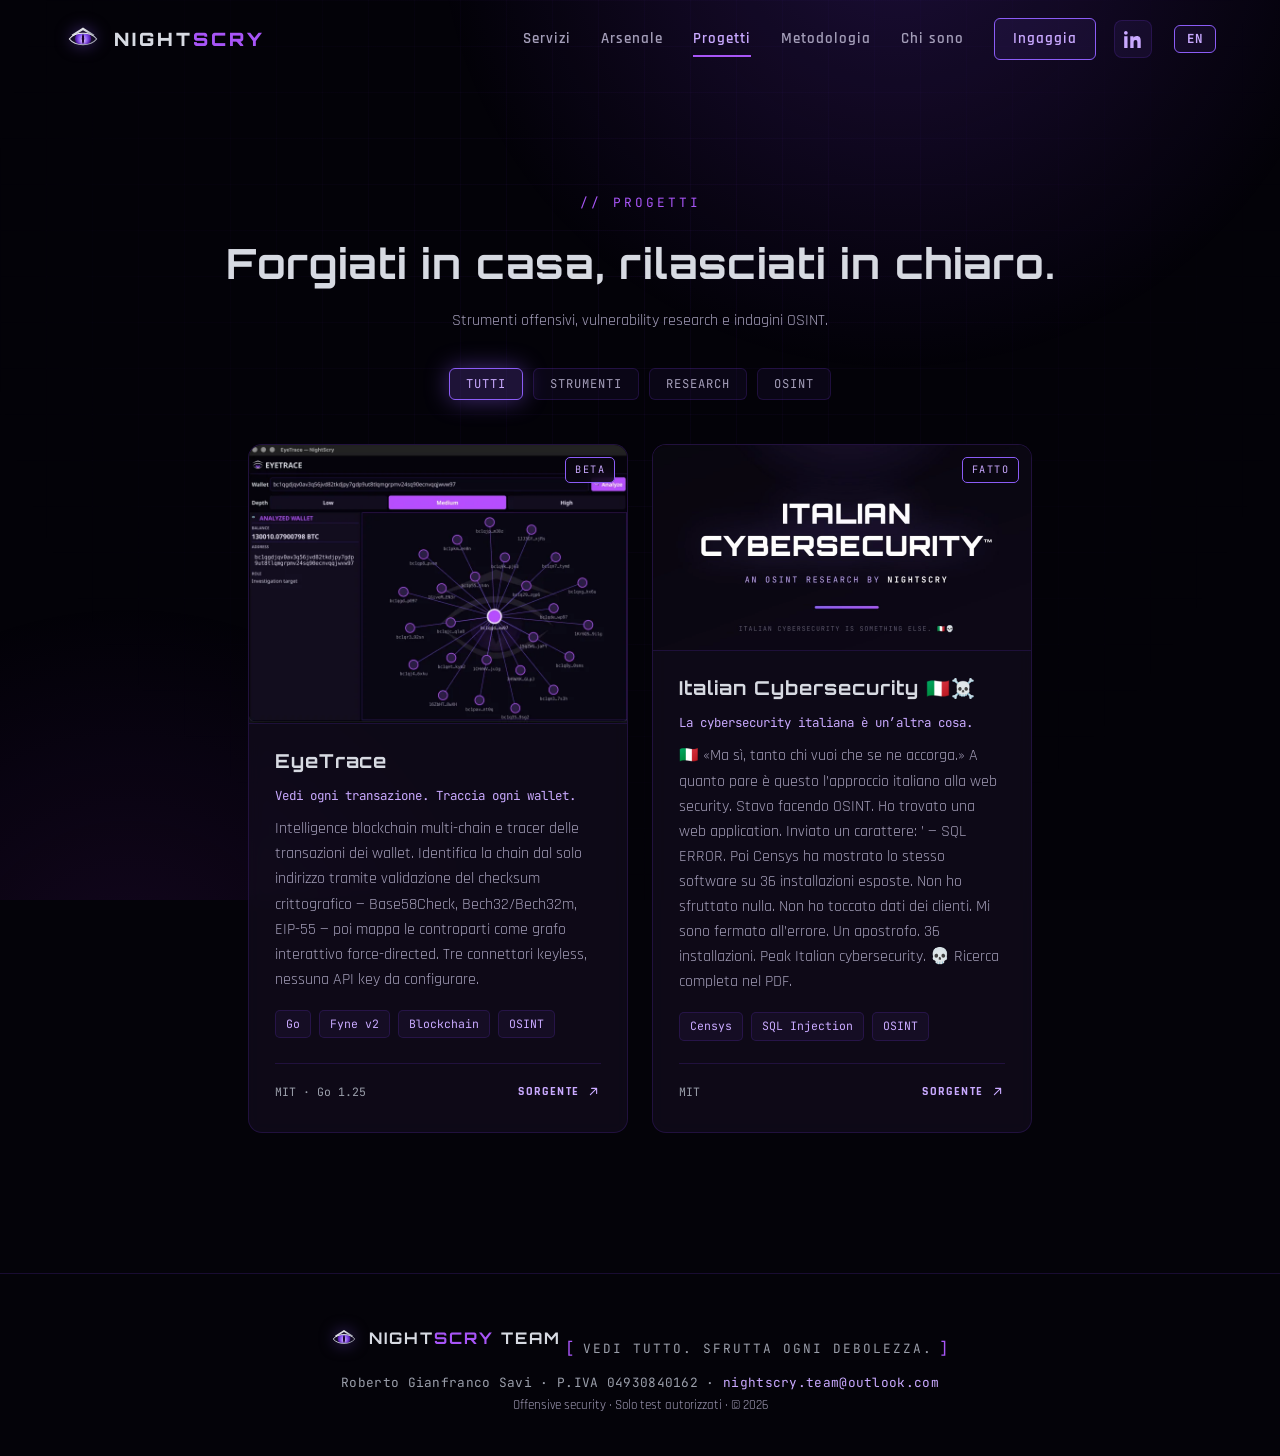
==== commit 462dec26: "update" ====
--- a/portfolio.html
+++ b/portfolio.html
@@ -4,7 +4,7 @@
 <meta charset="UTF-8" />
 <meta name="viewport" content="width=device-width, initial-scale=1.0" />
 <title data-i18n-title="title.portfolio">Progetti — NightSCRY Team</title>
-<meta name="description" content="NightSCRY Team projects — offensive tooling, vulnerability research and OSINT investigations, published on GitHub." />
+<meta name="description" data-i18n-content="meta.portfolio" content="Progetti NightSCRY Team — strumenti offensivi, vulnerability research e indagini OSINT, pubblicati su GitHub." />
 <link rel="icon" type="image/webp" href="logo.webp" />
 <link rel="preconnect" href="https://fonts.googleapis.com" />
 <link rel="preconnect" href="https://fonts.gstatic.com" crossorigin />
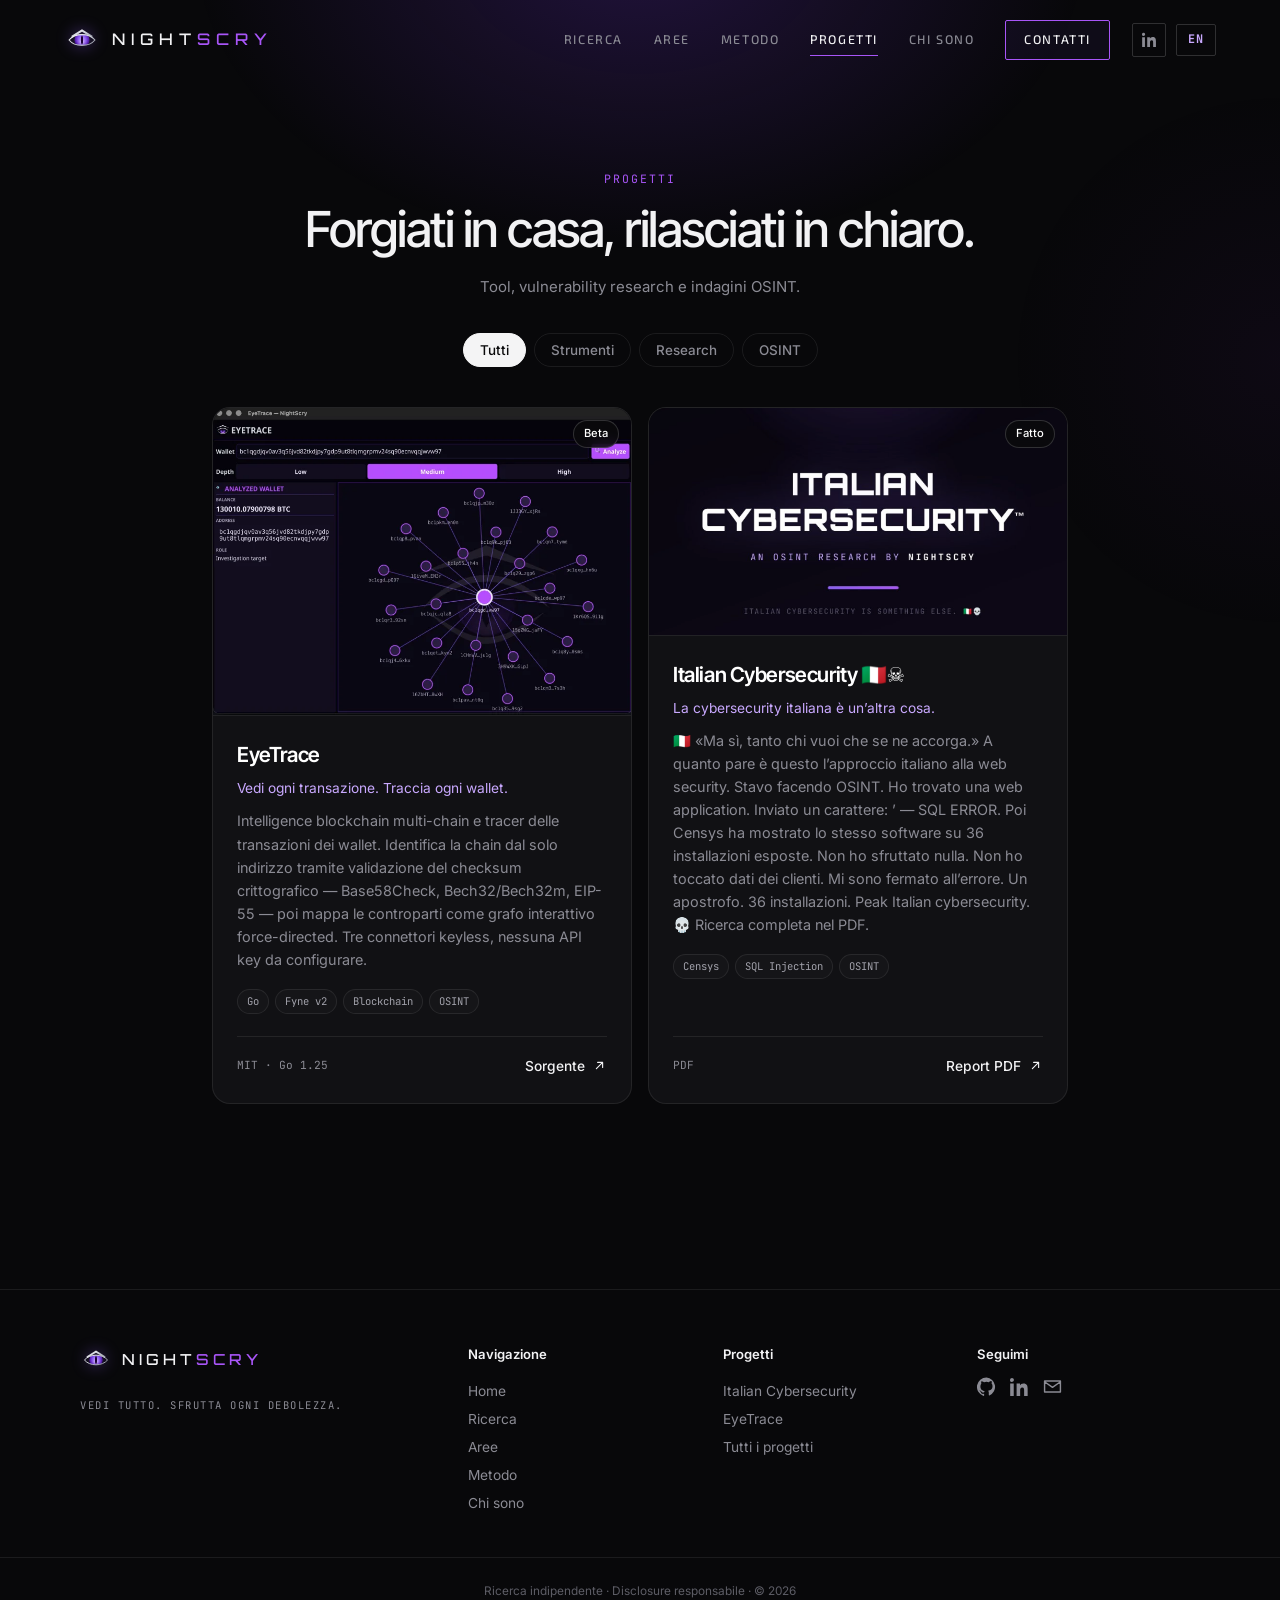
==== commit 7667f01b: "update" ====
--- a/portfolio.html
+++ b/portfolio.html
@@ -3,20 +3,18 @@
 <head>
 <meta charset="UTF-8" />
 <meta name="viewport" content="width=device-width, initial-scale=1.0" />
-<title data-i18n-title="title.portfolio">Progetti — NightSCRY Team</title>
-<meta name="description" data-i18n-content="meta.portfolio" content="Progetti NightSCRY Team — strumenti offensivi, vulnerability research e indagini OSINT, pubblicati su GitHub." />
+<title data-i18n-title="title.portfolio">Progetti — NightSCRY</title>
+<meta name="description" data-i18n-content="meta.portfolio" content="Progetti NightSCRY — tool, vulnerability research e indagini OSINT, pubblicati in chiaro." />
 <link rel="icon" type="image/webp" href="logo.webp" />
 <link rel="preconnect" href="https://fonts.googleapis.com" />
 <link rel="preconnect" href="https://fonts.gstatic.com" crossorigin />
-<link href="https://fonts.googleapis.com/css2?family=JetBrains+Mono:wght@400;500;700&family=Orbitron:wght@500;700;900&family=Rajdhani:wght@400;500;600;700&display=swap" rel="stylesheet" />
+<link href="https://fonts.googleapis.com/css2?family=Exo+2:wght@400;500;600&family=Inter+Tight:wght@400;500;600;700&family=Inter:wght@400;500;600&family=JetBrains+Mono:wght@400;500;700&family=Orbitron:wght@500;700&display=swap" rel="stylesheet" />
 <link rel="stylesheet" href="styles.css" />
 </head>
 <body>
 
 <!-- ░░ Animated background layers ░░ -->
-<div class="bg-grid" aria-hidden="true"></div>
 <div class="bg-glow" aria-hidden="true"></div>
-<canvas id="matrix" aria-hidden="true"></canvas>
 
 <!-- ░░ NAVBAR ░░ -->
 <header class="nav" id="nav">
@@ -25,14 +23,14 @@
     <span class="brand-text">NIGHT<span class="accent">SCRY</span></span>
   </a>
   <nav class="nav-links" aria-label="Primary">
-    <a href="index.html#services" data-i18n="nav.services">Servizi</a>
-    <a href="index.html#arsenal" data-i18n="nav.arsenal">Arsenale</a>
-    <a href="portfolio.html" class="nav-hot" aria-current="page" data-i18n="nav.projects">Progetti</a>
-    <a href="index.html#method" data-i18n="nav.method">Metodologia</a>
+    <a href="index.html#research" data-i18n="nav.research">Ricerca</a>
+    <a href="index.html#areas" data-i18n="nav.areas">Aree</a>
+    <a href="index.html#method" data-i18n="nav.method">Metodo</a>
+    <a href="portfolio.html" aria-current="page" data-i18n="nav.projects">Progetti</a>
     <a href="index.html#about" data-i18n="nav.about">Chi sono</a>
-    <a href="index.html#contact" class="nav-cta" data-i18n="nav.engage">Ingaggia</a>
+    <a href="index.html#contact" class="nav-cta" data-i18n="nav.contact">Contatti</a>
   </nav>
-  <a class="nav-social" href="https://www.linkedin.com/company/nightscry-team/" target="_blank" rel="noopener noreferrer" aria-label="NightSCRY Team su LinkedIn">
+  <a class="nav-social" href="https://www.linkedin.com/company/nightscry-team/" target="_blank" rel="noopener noreferrer" aria-label="NightSCRY su LinkedIn">
     <svg viewBox="0 0 24 24" aria-hidden="true"><path d="M4.98 3.5A2.5 2.5 0 1 1 0 3.5a2.5 2.5 0 0 1 4.98 0zM.24 8.25h4.47V24H.24V8.25zM8.34 8.25h4.29v2.15h.06c.6-1.13 2.06-2.32 4.24-2.32 4.53 0 5.37 2.98 5.37 6.86V24h-4.47v-6.98c0-1.66-.03-3.8-2.32-3.8-2.32 0-2.68 1.81-2.68 3.68V24H8.34V8.25z"/></svg>
   </a>
   <button class="lang-btn" id="langToggle" type="button" aria-label="Switch to English">EN</button>
@@ -46,9 +44,9 @@
   <!-- ░░ PROJECTS ░░ -->
   <section class="section page-head" id="projects">
     <div class="section-head">
-      <span class="kicker" data-i18n="proj.kicker">// Progetti</span>
+      <span class="kicker" data-i18n="proj.kicker">Progetti</span>
       <h2 data-i18n="proj.h2">Forgiati in casa, rilasciati in chiaro.</h2>
-      <p data-i18n="proj.p">Strumenti offensivi, vulnerability research e indagini OSINT.</p>
+      <p data-i18n="proj.p">Tool, vulnerability research e indagini OSINT.</p>
     </div>
 
     <div class="filters" role="group" aria-label="Filter projects by category">
@@ -68,18 +66,13 @@
         </div>
         <h3>EyeTrace</h3>
         <p class="proj-line" data-i18n="eye.line">Vedi ogni transazione. Traccia ogni wallet.</p>
-        <p data-i18n="eye.desc">
-          Intelligence blockchain multi-chain e tracer delle transazioni dei wallet. Identifica la chain
-          dal solo indirizzo tramite validazione del checksum crittografico — Base58Check, Bech32/Bech32m,
-          EIP-55 — poi mappa le controparti come grafo interattivo force-directed. Tre connettori keyless,
-          nessuna API key da configurare.
-        </p>
+        <p data-i18n="eye.desc">Intelligence blockchain multi-chain e tracer delle transazioni dei wallet. Identifica la chain dal solo indirizzo tramite validazione del checksum crittografico — Base58Check, Bech32/Bech32m, EIP-55 — poi mappa le controparti come grafo interattivo force-directed. Tre connettori keyless, nessuna API key da configurare.</p>
         <ul class="tags"><li>Go</li><li>Fyne v2</li><li>Blockchain</li><li>OSINT</li></ul>
         <div class="proj-foot">
           <span class="proj-meta">MIT · Go 1.25</span>
           <a class="proj-link" href="https://github.com/nightscry/EyeTrace"
-             target="_blank" rel="noopener noreferrer" aria-label="EyeTrace source on GitHub">
-            <span data-i18n="proj.link">Sorgente</span>
+             target="_blank" rel="noopener noreferrer" aria-label="EyeTrace su GitHub">
+            <span data-i18n="proj.code">Sorgente</span>
             <svg viewBox="0 0 24 24" aria-hidden="true"><path d="M7 17 17 7 M9 7h8v8" /></svg>
           </a>
         </div>
@@ -88,24 +81,18 @@
       <article class="card proj" data-cat="research">
         <div class="proj-shot">
           <img src="assets/cover-italian-cybersecurity.png" width="800" height="588" loading="lazy" decoding="async"
-               alt="EyeTrace tracing a Bitcoin wallet: its counterparty addresses drawn as a force-directed graph, with balance and address in the side panel." />
+               alt="Copertina del report Italian Cybersecurity di NightSCRY." />
           <span class="proj-status" data-i18n="status.done">Fatto</span>
         </div>
         <h3>Italian Cybersecurity 🇮🇹☠️</h3>
         <p class="proj-line" data-i18n="ita.line">La cybersecurity italiana è un’altra cosa.</p>
-        <p data-i18n="ita.desc">
-          🇮🇹 «Ma sì, tanto chi vuoi che se ne accorga.» A quanto pare è questo l’approccio italiano alla
-          web security. Stavo facendo OSINT. Ho trovato una web application. Inviato un carattere: ’
-          — SQL ERROR. Poi Censys ha mostrato lo stesso software su 36 installazioni esposte. Non ho
-          sfruttato nulla. Non ho toccato dati dei clienti. Mi sono fermato all’errore. Un apostrofo.
-          36 installazioni. Peak Italian cybersecurity. 💀 Ricerca completa nel PDF.
-        </p>
+        <p data-i18n="ita.desc">🇮🇹 «Ma sì, tanto chi vuoi che se ne accorga.» A quanto pare è questo l’approccio italiano alla web security. Stavo facendo OSINT. Ho trovato una web application. Inviato un carattere: ’ — SQL ERROR. Poi Censys ha mostrato lo stesso software su 36 installazioni esposte. Non ho sfruttato nulla. Non ho toccato dati dei clienti. Mi sono fermato all’errore. Un apostrofo. 36 installazioni. Peak Italian cybersecurity. 💀 Ricerca completa nel PDF.</p>
         <ul class="tags"><li>Censys</li><li>SQL Injection</li><li>OSINT</li></ul>
         <div class="proj-foot">
-          <span class="proj-meta">MIT </span>
+          <span class="proj-meta">PDF</span>
           <a class="proj-link" href="pdf/Italian_Cybersecurity_-_Nightscry_OSINT_Report.pdf"
-             target="_blank" rel="noopener noreferrer" aria-label="PDF research">
-            <span data-i18n="proj.link">Sorgente</span>
+             target="_blank" rel="noopener noreferrer" aria-label="Report PDF">
+            <span data-i18n="proj.pdf">Report PDF</span>
             <svg viewBox="0 0 24 24" aria-hidden="true"><path d="M7 17 17 7 M9 7h8v8" /></svg>
           </a>
         </div>
@@ -118,13 +105,46 @@
 
 <!-- ░░ FOOTER ░░ -->
 <footer class="footer">
-  <div class="footer-brand">
-    <span class="brand-mark sm" id="footLogo"></span>
-    <span>NIGHT<span class="accent">SCRY</span> TEAM</span>
+  <div class="footer-top">
+    <div class="footer-col footer-id">
+      <div class="footer-brand">
+        <span class="brand-mark sm" id="footLogo"></span>
+        <span>NIGHT<span class="accent">SCRY</span></span>
+      </div>
+      <p class="footer-tag" data-i18n="footer.tag">VEDI&nbsp;TUTTO. SFRUTTA&nbsp;OGNI&nbsp;DEBOLEZZA.</p>
+    </div>
+    <div class="footer-col">
+      <h4 data-i18n="foot.nav">Navigazione</h4>
+      <a href="index.html">Home</a>
+      <a href="index.html#research" data-i18n="nav.research">Ricerca</a>
+      <a href="index.html#areas" data-i18n="nav.areas">Aree</a>
+      <a href="index.html#method" data-i18n="nav.method">Metodo</a>
+      <a href="index.html#about" data-i18n="nav.about">Chi sono</a>
+    </div>
+    <div class="footer-col">
+      <h4 data-i18n="nav.projects">Progetti</h4>
+      <a href="pdf/Italian_Cybersecurity_-_Nightscry_OSINT_Report.pdf" target="_blank" rel="noopener noreferrer">Italian Cybersecurity</a>
+      <a href="https://github.com/nightscry/EyeTrace" target="_blank" rel="noopener noreferrer">EyeTrace</a>
+      <a href="portfolio.html" data-i18n="res.all">Tutti i progetti</a>
+    </div>
+    <div class="footer-col">
+      <h4 data-i18n="foot.follow">Seguimi</h4>
+      <div class="footer-social">
+        <a href="https://github.com/nightscry" target="_blank" rel="noopener noreferrer" aria-label="GitHub">
+          <svg viewBox="0 0 24 24" aria-hidden="true"><path d="M12 .5a12 12 0 0 0-3.8 23.4c.6.1.8-.3.8-.6v-2.1c-3.3.7-4-1.6-4-1.6-.6-1.4-1.4-1.8-1.4-1.8-1.1-.7.1-.7.1-.7 1.2.1 1.8 1.2 1.8 1.2 1.1 1.8 2.8 1.3 3.5 1 .1-.8.4-1.3.8-1.6-2.7-.3-5.5-1.3-5.5-6 0-1.3.5-2.4 1.2-3.2-.1-.3-.5-1.5.1-3.2 0 0 1-.3 3.3 1.2a11.5 11.5 0 0 1 6 0C17.3 4.6 18.3 5 18.3 5c.7 1.7.2 2.9.1 3.2.8.8 1.2 1.9 1.2 3.2 0 4.6-2.8 5.6-5.5 5.9.4.4.8 1.1.8 2.2v3.3c0 .3.2.7.8.6A12 12 0 0 0 12 .5z"/></svg>
+        </a>
+        <a href="https://www.linkedin.com/company/nightscry-team/" target="_blank" rel="noopener noreferrer" aria-label="LinkedIn">
+          <svg viewBox="0 0 24 24" aria-hidden="true"><path d="M4.98 3.5A2.5 2.5 0 1 1 0 3.5a2.5 2.5 0 0 1 4.98 0zM.24 8.25h4.47V24H.24V8.25zM8.34 8.25h4.29v2.15h.06c.6-1.13 2.06-2.32 4.24-2.32 4.53 0 5.37 2.98 5.37 6.86V24h-4.47v-6.98c0-1.66-.03-3.8-2.32-3.8-2.32 0-2.68 1.81-2.68 3.68V24H8.34V8.25z"/></svg>
+        </a>
+        <a href="mailto:nightscry.team@outlook.com" aria-label="Email">
+          <svg viewBox="0 0 24 24" aria-hidden="true"><path d="M2 5h20v14H2z M2 6l10 7 10-7" fill="none" stroke="currentColor" stroke-width="1.8" stroke-linejoin="round"/></svg>
+        </a>
+      </div>
+    </div>
   </div>
-  <p class="footer-tag"><span class="br">[</span><span class="footer-tag-txt" data-i18n="footer.tag">VEDI&nbsp;TUTTO. SFRUTTA&nbsp;OGNI&nbsp;DEBOLEZZA.</span><span class="br">]</span></p>
-  <p class="footer-legal">Roberto Gianfranco Savi · P.IVA 04930840162 · <a href="mailto:nightscry.team@outlook.com">nightscry.team@outlook.com</a></p>
-  <p class="footer-fine"><span data-i18n="footer.fine">Offensive security · Solo test autorizzati · © </span><span id="yr"></span></p>
+  <div class="footer-bottom">
+    <p class="footer-fine"><span data-i18n="footer.fine">Ricerca indipendente · Disclosure responsabile · © </span><span id="yr"></span></p>
+  </div>
 </footer>
 
 <script src="logo.js"></script>
--- a/styles.css
+++ b/styles.css
@@ -1,413 +1,581 @@
 /* ════════════════════════════════════════════════
    NightSCRY Team — frontend theme
-   palette: void black · silver · arcane purple
+   neutral void black · silver · arcane purple accent
    ════════════════════════════════════════════════ */
 :root {
-  --bg: #040309;
-  --bg-2: #0a0712;
-  --panel: rgba(18, 13, 30, 0.72);
-  --line: rgba(124, 58, 237, 0.18);
-  --silver: #d7dae2;
-  --silver-dim: #9a9eaa;
-  --txt: #e7e3f2;
-  --txt-dim: #a39db8;
-  --purple: #8b5cf6;
+  --bg: #08080a;
+  --bg-2: #0f0f12;
+  --panel: #111114;
+  --panel-2: #17171b;
+  --line: rgba(255, 255, 255, 0.08);
+  --line-strong: rgba(255, 255, 255, 0.16);
+  --silver: #f2f2f4;
+  --silver-dim: #a1a1aa;
+  --txt: #e4e4e7;
+  --txt-dim: #8b8b94;
+  --purple: #7c3aed;
   --purple-bright: #a855f7;
   --purple-soft: #c9a9ff;
+  --amber: #f59e0b;
+  --red: #f43f5e;
   --glow: 0 0 24px rgba(139, 92, 246, 0.45);
+  --r: 14px;
+  --f-head: 'Inter Tight', 'Inter', system-ui, sans-serif;
+  --f-body: 'Inter', system-ui, sans-serif;
+  --f-mono: 'JetBrains Mono', ui-monospace, monospace;
+  --f-brand: 'Orbitron', sans-serif;
+  --f-hero: 'Exo 2', system-ui, sans-serif;
+  --wrap: 1200px;
 }
 
 * { box-sizing: border-box; margin: 0; padding: 0; }
-html { scroll-behavior: smooth; }
+html { scroll-behavior: smooth; scroll-padding-top: 80px; }
 body {
   background: var(--bg);
   color: var(--txt);
-  font-family: 'Rajdhani', system-ui, sans-serif;
+  font-family: var(--f-body);
+  font-size: 15px;
   line-height: 1.6;
   overflow-x: hidden;
   position: relative;
+  -webkit-font-smoothing: antialiased;
 }
 a { color: inherit; text-decoration: none; }
 .accent { color: var(--purple-bright); }
-
-/* ── background layers ── */
+::selection { background: rgba(168, 85, 247, .4); color: #fff; }
+
+/* ── background ── */
 .bg-grid, .bg-glow, #matrix { position: fixed; inset: 0; z-index: -1; pointer-events: none; }
+.bg-glow {
+  background:
+    radial-gradient(50vw 34vw at 50% -6%, rgba(124, 58, 237, 0.22), transparent 70%),
+    radial-gradient(30vw 30vw at 100% 40%, rgba(88, 28, 135, 0.08), transparent 70%);
+}
+#matrix { opacity: 0.12; mask-image: linear-gradient(#000 0 60vh, transparent 100vh); -webkit-mask-image: linear-gradient(#000 0 60vh, transparent 100vh); }
 .bg-grid {
   background-image:
-    linear-gradient(rgba(124, 58, 237, 0.06) 1px, transparent 1px),
-    linear-gradient(90deg, rgba(124, 58, 237, 0.06) 1px, transparent 1px);
-  background-size: 46px 46px;
-  mask-image: radial-gradient(circle at 50% 30%, #000 0%, transparent 75%);
-}
-.bg-glow {
-  background:
-    radial-gradient(60vw 60vw at 70% -10%, rgba(124, 58, 237, 0.22), transparent 60%),
-    radial-gradient(50vw 50vw at 10% 110%, rgba(88, 28, 135, 0.20), transparent 60%);
-}
-#matrix { opacity: 0.5; }
+    linear-gradient(rgba(124, 58, 237, 0.05) 1px, transparent 1px),
+    linear-gradient(90deg, rgba(124, 58, 237, 0.05) 1px, transparent 1px);
+  background-size: 56px 56px;
+  mask-image: radial-gradient(ellipse at 70% 15%, #000 0%, transparent 60%);
+  -webkit-mask-image: radial-gradient(ellipse at 70% 15%, #000 0%, transparent 60%);
+}
 
 /* ── logo svg ── */
 .ns-eye { width: 100%; height: 100%; display: block; overflow: visible; }
-.brand-mark { width: 38px; height: 38px; display: inline-block; filter: drop-shadow(0 0 8px rgba(139,92,246,.5)); }
-.brand-mark.sm { width: 30px; height: 30px; }
+.brand-mark { width: 36px; height: 36px; display: inline-block; filter: drop-shadow(0 0 8px rgba(139,92,246,.45)); }
+.brand-mark.sm { width: 32px; height: 32px; }
+.brand-mark.xs { width: 22px; height: 22px; }
+
+/* ── pills (buttons) ── */
+.chev { display: inline-block; width: 7px; height: 7px; border-right: 1.6px solid currentColor; border-bottom: 1.6px solid currentColor; transform: rotate(-45deg); margin-left: 2px; transition: transform .2s; }
+.chev.down { transform: rotate(45deg) translate(-2px, -2px); }
+.pill {
+  display: inline-flex; align-items: center; justify-content: center; gap: 12px;
+  font-family: var(--f-body); font-weight: 500; font-size: .9rem; letter-spacing: -.1px;
+  padding: 11px 20px; border-radius: 999px; border: 1px solid transparent; cursor: pointer;
+  transition: background .2s, border-color .2s, box-shadow .25s, color .2s, transform .15s;
+}
+.pill:hover .chev:not(.down) { transform: translateX(3px) rotate(-45deg); }
+.pill-lg { padding: 14px 26px; font-size: .98rem; }
+.pill-light { background: #f4f4f5; color: #0a0a0b; }
+.pill-light:hover { background: #fff; box-shadow: 0 0 0 4px rgba(168, 85, 247, .22), 0 10px 30px rgba(124, 58, 237, .35); }
+.pill-dark { background: #1c1c21; color: var(--silver); border-color: var(--line); }
+.pill-dark:hover { background: #26262c; border-color: var(--line-strong); }
+.pill-ico { width: 15px; height: 15px; fill: currentColor; }
+.pill.full { width: 100%; margin-top: 6px; }
 
 /* ════════ NAV ════════ */
 .nav {
   position: fixed; top: 0; left: 0; right: 0; z-index: 100;
-  display: flex; align-items: center; justify-content: space-between;
-  padding: 18px clamp(20px, 5vw, 64px);
+  display: flex; align-items: center;
+  padding: 20px clamp(20px, 5vw, 64px);
   transition: padding .3s, background .3s, border-color .3s;
   border-bottom: 1px solid transparent;
 }
 .nav.scrolled {
   padding-top: 12px; padding-bottom: 12px;
-  background: rgba(6, 4, 12, 0.82);
+  background: rgba(8, 8, 10, 0.82);
   backdrop-filter: blur(14px);
   border-bottom-color: var(--line);
 }
 .brand { display: flex; align-items: center; gap: 12px; }
-.brand-text {
-  font-family: 'Orbitron', sans-serif; font-weight: 900; letter-spacing: 3px;
-  font-size: 1.15rem; color: var(--silver);
-}
-.nav-links { display: flex; align-items: center; gap: 30px; }
+.brand-text { font-family: var(--f-brand); font-weight: 500; letter-spacing: 6px; font-size: 1rem; color: var(--silver); }
+.nav-links { display: flex; align-items: center; gap: clamp(18px, 2.4vw, 34px); margin-left: auto; }
 .nav-links a {
-  font-weight: 600; letter-spacing: 1px; font-size: .95rem; color: var(--txt-dim);
-  position: relative; transition: color .2s;
-}
-.nav-links a:hover { color: var(--txt); }
+  font-family: var(--f-hero); font-weight: 500; letter-spacing: 1.6px; font-size: .78rem;
+  text-transform: uppercase; color: var(--txt-dim); position: relative; transition: color .2s;
+}
+.nav-links a:hover, .nav-links a[aria-current='page'] { color: var(--silver); }
 .nav-links a:not(.nav-cta)::after {
-  content: ''; position: absolute; left: 0; bottom: -6px; height: 2px; width: 0;
+  content: ''; position: absolute; left: 0; bottom: -6px; height: 1px; width: 0;
   background: var(--purple-bright); transition: width .25s;
 }
-.nav-links a:not(.nav-cta):hover::after { width: 100%; }
+.nav-links a:not(.nav-cta):hover::after, .nav-links a[aria-current='page']:not(.nav-cta)::after { width: 100%; }
 .nav-cta {
-  border: 1px solid var(--purple); border-radius: 6px; padding: 8px 18px;
-  color: var(--purple-soft) !important; background: rgba(139,92,246,.08);
+  border: 1px solid var(--purple-bright); border-radius: 2px; padding: 9px 18px;
+  color: var(--silver) !important; background: rgba(139,92,246,.06);
   transition: background .2s, box-shadow .2s;
 }
 .nav-cta:hover { background: rgba(139,92,246,.2); box-shadow: var(--glow); }
 .nav-toggle { display: none; flex-direction: column; gap: 5px; background: none; border: 0; cursor: pointer; }
 .nav-toggle span { width: 26px; height: 2px; background: var(--silver); transition: .3s; }
-
-/* ════════ HERO ════════ */
+.lang-btn {
+  font-family: var(--f-mono); font-weight: 700; letter-spacing: 1px; font-size: .74rem; color: var(--purple-soft);
+  margin-left: 10px; border: 1px solid var(--line-strong); border-radius: 2px; padding: 9px 11px;
+  background: transparent; cursor: pointer; line-height: 1; transition: border-color .2s, color .2s;
+}
+.lang-btn:hover { border-color: var(--purple-bright); color: #fff; }
+.nav-social {
+  display: inline-flex; align-items: center; justify-content: center; width: 34px; height: 34px; margin-left: 22px;
+  border-radius: 2px; color: var(--txt-dim); border: 1px solid var(--line-strong); transition: color .2s, border-color .2s;
+}
+.nav-social:hover { color: #fff; border-color: var(--purple-bright); }
+.nav-social svg { width: 15px; height: 15px; fill: currentColor; }
+
+/* ════════ HERO (v1) ════════ */
 .hero {
-  min-height: 100vh; display: flex; flex-direction: column;
-  align-items: center; justify-content: center; text-align: center;
-  padding: 120px 20px 80px;
-}
-.hero-logo {
-  width: clamp(150px, 26vw, 240px); aspect-ratio: 1;
-  margin-bottom: 8px;
-  filter: drop-shadow(0 0 40px rgba(139, 92, 246, 0.55));
-  animation: float 6s ease-in-out infinite;
-}
-@keyframes float { 50% { transform: translateY(-12px); } }
+  min-height: 100vh; max-width: 1240px; margin: 0 auto;
+  display: grid; grid-template-columns: 1.05fr 1fr; align-items: center; gap: 40px;
+  padding: 130px clamp(20px, 6vw, 90px) 70px;
+}
+.hero .kicker { letter-spacing: 3px; }
+.hero-title {
+  font-family: var(--f-hero); font-weight: 500;
+  font-size: clamp(2.3rem, 5.2vw, 4.1rem); line-height: 1.04; letter-spacing: .5px;
+  color: var(--silver); margin-top: 18px;
+}
+.hero-title .accent {
+  background: linear-gradient(90deg, #9b5cf6, #c084fc);
+  -webkit-background-clip: text; background-clip: text; color: transparent;
+}
+.hero-sub { max-width: 480px; margin-top: 24px; color: var(--silver-dim); font-size: clamp(.98rem, 1.6vw, 1.06rem); }
+.hero-actions { display: flex; gap: 16px; margin-top: 36px; flex-wrap: wrap; }
+.btn {
+  display: inline-block; font-family: var(--f-hero); font-weight: 600; letter-spacing: 1.8px;
+  text-transform: uppercase; padding: 14px 30px; border-radius: 2px; font-size: .8rem; cursor: pointer;
+  border: 1px solid transparent; transition: transform .15s, box-shadow .25s, background .25s, border-color .25s, color .25s;
+}
+.btn:hover { transform: translateY(-2px); }
+.btn-primary { background: linear-gradient(135deg, #6d28d9, var(--purple-bright)); color: #fff; box-shadow: 0 6px 26px rgba(124, 58, 237, 0.42); }
+.btn-primary:hover { box-shadow: 0 10px 36px rgba(168, 85, 247, 0.62); }
+.btn-ghost { border-color: rgba(236, 234, 243, .28); color: var(--silver); background: transparent; }
+.btn-ghost:hover { border-color: var(--purple-bright); color: #fff; background: rgba(139, 92, 246, .08); }
+.hero-stats {
+  list-style: none; display: grid; grid-template-columns: repeat(4, 1fr); max-width: 640px;
+  margin-top: 56px; border-top: 1px solid var(--line-strong); padding-top: 22px;
+}
+.hero-stats li { padding-right: clamp(10px, 2vw, 24px); margin-right: clamp(10px, 2vw, 24px); border-right: 1px solid var(--line-strong); }
+.hero-stats li:last-child { border-right: 0; margin-right: 0; }
+.hero-stats b { font-family: var(--f-hero); font-weight: 600; font-size: clamp(1.5rem, 3vw, 2rem); color: var(--silver); display: block; line-height: 1.1; }
+.hero-stats span { font-family: var(--f-mono); font-size: .62rem; letter-spacing: .6px; text-transform: uppercase; color: var(--txt-dim); line-height: 1.4; display: block; margin-top: 6px; }
+
+.hero-visual { position: relative; aspect-ratio: 1; width: 100%; max-width: 560px; justify-self: end; display: grid; place-items: center; }
+.hero-visual::before {
+  content: ''; position: absolute; inset: 14%; border-radius: 50%;
+  background: radial-gradient(circle, rgba(139, 92, 246, .38), rgba(88, 28, 135, .12) 50%, transparent 70%);
+  filter: blur(20px);
+}
+.hud { position: absolute; inset: 0; width: 100%; height: 100%; overflow: visible; }
+.hud-traces path { fill: none; stroke: rgba(168, 85, 247, .32); stroke-width: 1.2; }
+.hud-traces circle { fill: var(--purple-bright); filter: drop-shadow(0 0 4px var(--purple-bright)); }
+.hud-ring { fill: none; stroke: rgba(168, 85, 247, .14); stroke-width: 1; }
+.hud-ring.r2 { stroke: rgba(168, 85, 247, .22); stroke-dasharray: 2 6; }
+.hud-ring.r3 { stroke: rgba(201, 169, 255, .10); }
+.hud-arc { fill: none; stroke: rgba(201, 169, 255, .55); stroke-width: 2; stroke-linecap: round; }
+.hud-ticks { fill: none; stroke: rgba(168, 85, 247, .35); stroke-width: 6; stroke-dasharray: 1 14; }
+.hud-spin { transform-origin: 300px 300px; animation: hud-spin 40s linear infinite; }
+.hud-spin.rev { animation-duration: 90s; animation-direction: reverse; }
+@keyframes hud-spin { to { transform: rotate(360deg); } }
+.hero-logo { position: relative; width: 62%; aspect-ratio: 1; filter: drop-shadow(0 0 40px rgba(139, 92, 246, 0.6)); animation: float 6s ease-in-out infinite; }
+@keyframes float { 50% { transform: translateY(-10px); } }
 
 /* ── living eye (hero only) ── */
-/* base state: eye open, centred (applies to every logo instance) */
 .ns-look { transform-box: view-box; transform-origin: 100px 100px; }
 .ns-lid  { transform-box: view-box; transform-origin: 100px 72px; transform: scaleY(0); }
-/* only the hero eye is alive */
 #heroLogo .ns-look { animation: ns-look 9s ease-in-out infinite; }
 #heroLogo .ns-lid  { animation: ns-blink 5.4s ease-in-out infinite; }
 @keyframes ns-look {
   0%, 18%   { transform: translate(0, 0); }
-  26%, 40%  { transform: translate(-15px, 1px); }   /* glance left  */
-  48%, 62%  { transform: translate(15px, 2px); }    /* glance right */
-  70%, 82%  { transform: translate(0, -9px); }      /* glance up    */
-  90%, 100% { transform: translate(0, 0); }         /* recenter     */
+  26%, 40%  { transform: translate(-15px, 1px); }
+  48%, 62%  { transform: translate(15px, 2px); }
+  70%, 82%  { transform: translate(0, -9px); }
+  90%, 100% { transform: translate(0, 0); }
 }
 @keyframes ns-blink {
-  0%, 42%, 53%, 88%, 100% { transform: scaleY(0); }  /* eye open */
-  46%, 49%                { transform: scaleY(1); }  /* blink shut */
-  91%, 93%                { transform: scaleY(1); }  /* quick second blink */
-}
-.hero-title {
-  font-family: 'Orbitron', sans-serif; font-weight: 900;
-  font-size: clamp(2.6rem, 9vw, 6rem); letter-spacing: clamp(4px, 1.5vw, 14px);
-  color: var(--silver); line-height: 1;
-  text-shadow: 0 0 30px rgba(215, 218, 226, 0.25);
-}
-.cursor { color: var(--purple-bright); animation: blink 1.1s steps(1) infinite; }
-@keyframes blink { 50% { opacity: 0; } }
-.hero-tag {
-  font-family: 'JetBrains Mono', monospace; letter-spacing: clamp(1.5px, .6vw, 3px);
-  margin-top: 22px; color: var(--silver-dim); font-size: clamp(.72rem, 2.4vw, 1rem);
-  display: inline-flex; align-items: center; justify-content: center;
-  gap: .5em; max-width: 94vw;
-}
-.hero-tag .br { color: var(--purple-bright); flex: 0 0 auto; font-size: 1.3em; line-height: 1; }
-.hero-tag-txt { text-align: center; min-width: 0; }
-.hero-sub {
-  max-width: 620px; margin: 26px auto 0; color: var(--txt-dim);
-  font-size: clamp(1rem, 2.4vw, 1.18rem);
-}
-.hero-actions { display: flex; gap: 16px; margin-top: 38px; flex-wrap: wrap; justify-content: center; }
-.hero-stats {
-  list-style: none; display: flex; flex-wrap: wrap; gap: clamp(20px, 6vw, 64px);
-  margin-top: 64px; justify-content: center;
-}
-.hero-stats b {
-  font-family: 'Orbitron', sans-serif; font-size: clamp(1.8rem, 5vw, 2.8rem);
-  color: var(--purple-soft); display: block; text-shadow: var(--glow);
-}
-.hero-stats span { font-size: .82rem; letter-spacing: 1.5px; text-transform: uppercase; color: var(--txt-dim); }
-
-/* ════════ BUTTONS ════════ */
-.btn {
-  font-family: 'Rajdhani', sans-serif; font-weight: 700; letter-spacing: 1.5px;
-  text-transform: uppercase; padding: 13px 30px; border-radius: 8px;
-  font-size: .92rem; cursor: pointer; transition: transform .15s, box-shadow .25s, background .25s; border: 1px solid transparent;
-}
-.btn:hover { transform: translateY(-2px); }
-.btn-primary {
-  background: linear-gradient(135deg, var(--purple), var(--purple-bright));
-  color: #fff; box-shadow: 0 6px 24px rgba(139, 92, 246, 0.4);
-}
-.btn-primary:hover { box-shadow: 0 10px 36px rgba(168, 85, 247, 0.6); }
-.btn-ghost { border-color: var(--line); color: var(--silver); background: rgba(255,255,255,.02); }
-.btn-ghost:hover { border-color: var(--purple); color: #fff; }
-.btn.full { width: 100%; margin-top: 8px; }
+  0%, 42%, 53%, 88%, 100% { transform: scaleY(0); }
+  46%, 49%                { transform: scaleY(1); }
+  91%, 93%                { transform: scaleY(1); }
+}
+
+/* ════════ FEATURED RESEARCH ════════ */
+.feature {
+  display: grid; grid-template-columns: 1.1fr 1fr; overflow: hidden; margin-bottom: 14px;
+  background: radial-gradient(80% 120% at 100% 0%, rgba(124, 58, 237, .14), transparent 60%), var(--panel);
+  border: 1px solid var(--line); border-radius: 22px; transition: border-color .2s;
+}
+.feature:hover { border-color: rgba(168, 85, 247, .4); }
+.feature-shot { overflow: hidden; border-right: 1px solid var(--line); background: #0d0a1a; display: grid; place-items: center; }
+.feature-shot img { width: 100%; height: auto; display: block; transition: transform .6s; }
+.feature:hover .feature-shot img { transform: scale(1.03); }
+.feature-body { padding: clamp(26px, 4vw, 44px); display: flex; flex-direction: column; align-items: flex-start; }
+.feature-body h3 { font-family: var(--f-head); font-weight: 600; font-size: clamp(1.6rem, 3vw, 2.2rem); letter-spacing: -0.03em; color: #fff; margin-top: 8px; }
+.feature-line { color: var(--purple-soft); margin-top: 2px; }
+.feature-body > p:not(.feature-line) { color: var(--txt-dim); margin-top: 14px; font-size: .94rem; }
+.feature-facts { list-style: none; display: flex; gap: 28px; margin: 24px 0 28px; }
+.feature-facts b { display: block; font-family: var(--f-head); font-size: 1.8rem; font-weight: 600; letter-spacing: -0.03em; color: #fff; line-height: 1.1; }
+.feature-facts span { font-size: .78rem; color: var(--txt-dim); }
+.feature-body .pill { margin-top: auto; }
+.res-soon { justify-content: flex-start; }
+.soon-ill {
+  aspect-ratio: 16 / 9; position: relative; display: grid; place-items: center; border-bottom: 1px solid var(--line);
+  background: radial-gradient(circle at 50% 50%, rgba(124, 58, 237, .18), transparent 60%),
+    repeating-linear-gradient(0deg, transparent 0 23px, rgba(255,255,255,.04) 23px 24px),
+    repeating-linear-gradient(90deg, transparent 0 23px, rgba(255,255,255,.04) 23px 24px), var(--bg-2);
+}
+.soon-ring { position: absolute; width: 120px; height: 120px; border-radius: 50%; border: 1px dashed rgba(168, 85, 247, .45); animation: hud-spin 18s linear infinite; }
+.soon-ring.two { width: 180px; height: 180px; border-style: solid; border-color: rgba(255,255,255,.07); }
+.soon-core { font-family: var(--f-mono); font-size: 1.3rem; color: var(--purple-soft); text-shadow: 0 0 18px var(--purple-bright); }
 
 /* ════════ SECTION SHELL ════════ */
-.section { padding: clamp(70px, 11vw, 140px) clamp(20px, 6vw, 90px); max-width: 1240px; margin: 0 auto; }
-.section-head { text-align: center; margin-bottom: 60px; }
-.section-head.left { text-align: left; margin-bottom: 30px; }
-.kicker {
-  font-family: 'JetBrains Mono', monospace; color: var(--purple-bright);
-  letter-spacing: 3px; font-size: .8rem; text-transform: uppercase;
-}
-.section-head h2 {
-  font-family: 'Orbitron', sans-serif; font-weight: 700;
-  font-size: clamp(1.6rem, 4.5vw, 2.6rem); margin: 14px 0 12px; color: var(--silver);
-  letter-spacing: 1px;
-}
-.section-head p { color: var(--txt-dim); max-width: 600px; margin: 0 auto; }
-.section-head.left p { margin: 0; }
-
-/* ════════ CARDS ════════ */
-.cards { display: grid; grid-template-columns: repeat(auto-fit, minmax(240px, 1fr)); gap: 24px; }
+.section { padding: clamp(70px, 9vw, 120px) clamp(16px, 4vw, 40px); max-width: var(--wrap); margin: 0 auto; }
+.section-head { text-align: center; margin-bottom: 52px; }
+.section-head h2, .contact-copy h2 {
+  font-family: var(--f-head); font-weight: 500;
+  font-size: clamp(1.9rem, 4.4vw, 3.1rem); line-height: 1.1; letter-spacing: -0.03em; color: var(--silver);
+  max-width: 780px; margin: 0 auto;
+}
+.section-head h2 .accent { color: #6f6f78; }
+.section-head .kicker { display: block; margin-bottom: 14px; }
+.section-head p { color: var(--txt-dim); max-width: 540px; margin: 18px auto 0; }
+.center-cta { text-align: center; margin-top: 40px; }
+.kicker { font-family: var(--f-mono); color: var(--purple-bright); letter-spacing: 2px; font-size: .72rem; text-transform: uppercase; }
+
+/* ════════ LIGHT BAND + BENTO ════════ */
+.band-light { background: #f3f3f5; color: #0a0a0b; border-radius: 28px 28px 0 0; position: relative; }
+.band-light + .section { padding-top: clamp(80px, 10vw, 130px); }
+.band-light .section-head h2 { color: #0a0a0b; }
+.band-light .section-head h2 .accent { color: #8a8a93; }
+.band-light .section-head p { color: #5c5c66; }
+.bento { display: grid; grid-template-columns: repeat(5, 1fr); gap: 14px; }
+.bcard {
+  grid-column: span 2; background: #0e0e11; color: var(--txt); border-radius: 18px;
+  padding: 12px 12px 22px; display: flex; flex-direction: column; overflow: hidden;
+  transition: transform .3s, box-shadow .3s;
+}
+.bcard.b-wide { grid-column: span 3; }
+.bcard:hover { transform: translateY(-4px); box-shadow: 0 24px 60px rgba(40, 10, 80, .28); }
+.ill {
+  background: radial-gradient(120% 90% at 50% 0%, #1b1b21, #131317); border: 1px solid var(--line);
+  border-radius: 12px; height: 210px; display: grid; place-items: center; margin-bottom: 22px; overflow: hidden;
+}
+.ill svg { width: 100%; height: 100%; }
+.i-box { fill: #1a1a1f; stroke: rgba(255,255,255,.14); stroke-width: 1; }
+.i-dim { fill: #3a3a42; }
+.i-dim-rect { fill: #3a3a42; }
+.i-hl { fill: rgba(168, 85, 247, .14); stroke: rgba(168, 85, 247, .55); stroke-width: 1; }
+.i-mono { font-family: var(--f-mono); font-size: 11px; fill: #8b8b94; }
+.i-mono .hi, .i-mono.hi { fill: var(--purple-soft); }
+.i-mono.ok { fill: #4ade80; }
+.i-wire { stroke: rgba(255,255,255,.22); stroke-width: 1.2; fill: none; }
+.i-wire.dash { stroke-dasharray: 3 4; animation: dash 1.4s linear infinite; }
+@keyframes dash { to { stroke-dashoffset: -14; } }
+.i-node { fill: #1d1d23; stroke: rgba(255,255,255,.2); stroke-width: 1; }
+.i-node.hot { fill: #2a1650; stroke: var(--purple-bright); filter: drop-shadow(0 0 10px rgba(168, 85, 247, .7)); }
+.i-glyph { fill: none; stroke: #e9d5ff; stroke-width: 1.8; stroke-linecap: round; stroke-linejoin: round; }
+.i-chip { fill: #1a1a1f; stroke: rgba(255,255,255,.16); }
+.i-chip.on { fill: rgba(168, 85, 247, .18); stroke: var(--purple-bright); }
+.i-chip.warn { fill: rgba(244, 63, 94, .14); stroke: rgba(244, 63, 94, .6); }
+.i-lbl { font-family: var(--f-body); font-size: 11px; fill: #c4c4cc; text-anchor: middle; }
+.i-lbl.on { fill: var(--purple-soft); }
+.i-lbl.warn { fill: #fb7185; font-family: var(--f-mono); font-size: 10px; }
+.i-tag { font-family: var(--f-mono); font-size: 10px; fill: #6f6f78; text-anchor: middle; }
+.bcard h3 { font-family: var(--f-head); font-weight: 600; font-size: 1.3rem; letter-spacing: -0.02em; color: #fff; padding: 0 12px; }
+.bcard p { color: var(--txt-dim); font-size: .88rem; padding: 0 12px; margin-top: 8px; }
+.bfoot { margin-top: auto; padding: 18px 12px 0; display: flex; align-items: center; justify-content: space-between; gap: 10px; }
+.bfoot .tags { margin-top: 0; }
+.bfoot .chev { color: var(--txt-dim); }
+.bcard:hover .bfoot .chev { color: #fff; transform: translateX(3px) rotate(-45deg); }
+.tags { list-style: none; display: flex; flex-wrap: wrap; gap: 6px; margin-top: 18px; }
+.tags li {
+  font-family: var(--f-mono); font-size: .66rem; padding: 3px 9px;
+  border: 1px solid var(--line); border-radius: 999px; color: var(--silver-dim); background: rgba(255,255,255,.02);
+}
+.band-light .center-cta .pill-dark { background: #0e0e11; }
+
+/* ════════ METHODOLOGY ════════ */
+.timeline { list-style: none; display: grid; grid-template-columns: repeat(4, 1fr); gap: 24px; position: relative; text-align: center; }
+.timeline::before {
+  content: ''; position: absolute; top: 22px; left: 12.5%; right: 12.5%;
+  border-top: 1px dashed rgba(255, 255, 255, .16);
+}
+.timeline li { position: relative; }
+.tl-ico {
+  width: 44px; height: 44px; margin: 0 auto 18px; display: grid; place-items: center;
+  background: var(--bg); position: relative; border-radius: 50%;
+}
+.tl-ico svg { width: 22px; height: 22px; fill: none; stroke: var(--silver-dim); stroke-width: 1.5; stroke-linecap: round; stroke-linejoin: round; transition: stroke .2s; }
+.timeline li:hover .tl-ico svg { stroke: var(--purple-soft); }
+.timeline h3 { font-family: var(--f-head); font-weight: 600; font-size: 1rem; color: var(--silver); margin-bottom: 6px; }
+.timeline p { color: var(--txt-dim); font-size: .86rem; max-width: 240px; margin: 0 auto; }
+
+/* ════════ WHY (use-case grid) ════════ */
+#why { padding-top: 0; }
+.why-grid { display: grid; grid-template-columns: repeat(4, 1fr); gap: 12px; }
+.why-item {
+  background: var(--panel); border: 1px solid var(--line); border-radius: var(--r);
+  padding: 22px 20px 24px; transition: border-color .2s, background .2s;
+}
+.why-item:hover { border-color: var(--line-strong); background: var(--panel-2); }
+.why-ico svg { width: 20px; height: 20px; fill: none; stroke: var(--silver-dim); stroke-width: 1.5; stroke-linecap: round; stroke-linejoin: round; }
+.why-item:hover .why-ico svg { stroke: var(--purple-soft); }
+.why-item h3 { font-family: var(--f-head); font-weight: 600; font-size: 1rem; color: var(--silver); margin-top: 18px; }
+.why-item p { color: var(--txt-dim); font-size: .84rem; margin-top: 4px; }
+
+/* ════════ RESEARCH ════════ */
+.res-grid { display: grid; grid-template-columns: 1fr 1fr; gap: 14px; }
+.res-card {
+  background: var(--panel); border: 1px solid var(--line); border-radius: 18px; overflow: hidden;
+  display: flex; flex-direction: column; transition: border-color .2s, transform .3s;
+}
+.res-card:hover { border-color: rgba(168, 85, 247, .4); transform: translateY(-4px); }
+.res-shot { aspect-ratio: 16 / 9; overflow: hidden; border-bottom: 1px solid var(--line); background: var(--bg-2); }
+.res-shot img { width: 100%; height: 100%; object-fit: cover; display: block; transition: transform .5s; }
+.res-card:hover .res-shot img { transform: scale(1.04); }
+.res-body { padding: 22px 24px 24px; }
+.res-tag { font-family: var(--f-mono); font-size: .64rem; letter-spacing: 1.4px; color: var(--txt-dim); }
+.res-body h3 { font-family: var(--f-head); font-weight: 600; font-size: 1.3rem; letter-spacing: -0.02em; color: #fff; margin-top: 6px; }
+.res-body p { color: var(--txt-dim); font-size: .9rem; margin-top: 4px; }
+.res-more { display: inline-block; margin-top: 14px; font-size: .84rem; color: var(--purple-soft); }
+
+/* ════════ STACK (arsenal) ════════ */
+.stack { padding-top: 20px; padding-bottom: 20px; }
+.stack-head { text-align: center; color: var(--txt-dim); font-size: .88rem; margin-bottom: 22px; }
+.marquee { overflow: hidden; padding: 6px 0; mask-image: linear-gradient(90deg, transparent, #000 15%, #000 85%, transparent); -webkit-mask-image: linear-gradient(90deg, transparent, #000 15%, #000 85%, transparent); }
+.marquee-track { display: flex; gap: 54px; white-space: nowrap; width: max-content; animation: scroll 36s linear infinite; }
+.marquee-track span { font-family: var(--f-head); font-weight: 600; font-size: 1.15rem; letter-spacing: -0.01em; color: #5d5d66; transition: color .2s; }
+.marquee-track span:hover { color: var(--silver); }
+.marquee:hover .marquee-track { animation-play-state: paused; }
+@keyframes scroll { to { transform: translateX(-50%); } }
+
+/* ════════ ABOUT ════════ */
+.op { background: var(--panel); border: 1px solid var(--line); border-radius: 18px; padding: 30px 22px; }
+.op-avatar {
+  width: 92px; height: 92px; border-radius: 50%; display: grid; place-items: center; flex: 0 0 auto;
+  font-family: var(--f-head); font-weight: 600; font-size: 1.7rem; color: var(--purple-soft);
+  background: radial-gradient(circle at 50% 35%, rgba(168,85,247,.32), rgba(20,8,40,.9));
+  border: 1px solid rgba(168,85,247,.45); box-shadow: var(--glow); position: relative;
+}
+.op-avatar img { width: 100%; height: 100%; border-radius: 50%; object-fit: cover; }
+.op-avatar:not([data-tag])::after { display: none; }
+.op-avatar::after {
+  content: attr(data-tag); position: absolute; bottom: -6px; right: -12px;
+  font-family: var(--f-mono); font-size: .58rem; letter-spacing: 1px;
+  background: var(--bg-2); border: 1px solid var(--line-strong); border-radius: 999px; padding: 2px 8px; color: var(--silver-dim);
+}
+.op h3 { font-family: var(--f-head); font-weight: 600; color: #fff; font-size: 1.3rem; letter-spacing: -0.02em; }
+.op-role { display: block; color: var(--purple-soft); font-size: .84rem; margin: 2px 0 12px; }
+.op p { color: var(--txt-dim); font-size: .92rem; }
+.about-wrap { display: flex; justify-content: center; }
+.about-card { max-width: 720px; width: 100%; display: flex; gap: 34px; align-items: center; padding: 34px 38px; }
+.about-card p { margin-bottom: 20px; }
+
+/* ════════ CONTACT ════════ */
+.contact-band {
+  text-align: center; padding: clamp(44px, 7vw, 80px) clamp(22px, 5vw, 60px);
+  background: radial-gradient(60% 120% at 50% 0%, rgba(124, 58, 237, .24), transparent 70%), var(--panel);
+  border: 1px solid var(--line); border-radius: 28px;
+}
+.contact-band .kicker { display: block; margin-bottom: 14px; }
+.contact-band h2 { font-family: var(--f-head); font-weight: 500; font-size: clamp(1.8rem, 4vw, 2.8rem); line-height: 1.1; letter-spacing: -0.03em; color: var(--silver); max-width: 700px; margin: 0 auto; }
+.contact-band p { color: var(--txt-dim); max-width: 520px; margin: 16px auto 0; }
+.contact-actions { display: flex; gap: 12px; justify-content: center; flex-wrap: wrap; margin-top: 32px; }
+
+/* ════════ PROJECTS PAGE ════════ */
+.page-head { padding-top: clamp(120px, 15vw, 170px); }
+.page-head .section-head { margin-bottom: 34px; }
+.page-head .section-head h2 { margin-top: 12px; }
+.filters { display: flex; flex-wrap: wrap; justify-content: center; gap: 8px; margin-bottom: 40px; }
+.chip {
+  font-family: var(--f-body); font-size: .84rem; font-weight: 500; padding: 8px 16px; cursor: pointer;
+  border: 1px solid var(--line); border-radius: 999px; color: var(--txt-dim); background: transparent;
+  transition: color .2s, border-color .2s, background .2s;
+}
+.chip:hover { color: var(--txt); border-color: var(--line-strong); }
+.chip.is-active { color: #0a0a0b; background: #f4f4f5; border-color: #f4f4f5; }
+.cards { display: grid; gap: 16px; }
+.projects { grid-template-columns: repeat(auto-fit, minmax(min(290px, 100%), 420px)); justify-content: center; }
 .card {
-  background: var(--panel); border: 1px solid var(--line); border-radius: 14px;
-  padding: 30px 26px; backdrop-filter: blur(8px);
-  transition: transform .3s, border-color .3s, box-shadow .3s; position: relative; overflow: hidden;
-}
-.card::before {
-  content: ''; position: absolute; inset: 0; border-radius: 14px; padding: 1px;
-  background: linear-gradient(135deg, transparent, rgba(168,85,247,.45), transparent);
-  -webkit-mask: linear-gradient(#000 0 0) content-box, linear-gradient(#000 0 0);
-  -webkit-mask-composite: xor; mask-composite: exclude; opacity: 0; transition: opacity .3s;
-  pointer-events: none; /* decorative only — must never swallow clicks */
-}
-.card:hover { transform: translateY(-8px); border-color: rgba(168,85,247,.45); box-shadow: 0 20px 50px rgba(88,28,135,.35); }
-.card:hover::before { opacity: 1; }
-.card-ico {
-  width: 56px; height: 56px; border-radius: 12px; display: grid; place-items: center;
-  background: radial-gradient(circle at 40% 30%, rgba(168,85,247,.3), rgba(88,28,135,.12));
-  border: 1px solid var(--line); margin-bottom: 20px;
-}
-.card-ico svg { width: 28px; height: 28px; fill: none; stroke: var(--purple-soft); stroke-width: 1.6; stroke-linecap: round; stroke-linejoin: round; }
-.card h3 { font-family: 'Orbitron', sans-serif; font-size: 1.2rem; color: var(--silver); margin-bottom: 10px; letter-spacing: 1px; }
-.card p { color: var(--txt-dim); font-size: .98rem; }
-.tags { list-style: none; display: flex; flex-wrap: wrap; gap: 8px; margin-top: 18px; }
-.tags li {
-  font-family: 'JetBrains Mono', monospace; font-size: .72rem; padding: 4px 10px;
-  border: 1px solid var(--line); border-radius: 5px; color: var(--purple-soft);
-  background: rgba(139,92,246,.06);
-}
-
-/* ════════ MARQUEE ════════ */
-.marquee { overflow: hidden; border-block: 1px solid var(--line); padding: 22px 0; mask-image: linear-gradient(90deg, transparent, #000 12%, #000 88%, transparent); }
-.marquee-track { display: flex; gap: 56px; white-space: nowrap; width: max-content; animation: scroll 28s linear infinite; }
-.marquee-track span {
-  font-family: 'Orbitron', sans-serif; font-weight: 700; letter-spacing: 3px;
-  font-size: 1.3rem; color: transparent; -webkit-text-stroke: 1px var(--silver-dim);
-  transition: color .2s;
-}
-.marquee:hover .marquee-track { animation-play-state: paused; }
-.marquee-track span:hover { color: var(--purple-bright); -webkit-text-stroke: 1px var(--purple-bright); }
-@keyframes scroll { to { transform: translateX(-50%); } }
-
-/* ════════ TIMELINE ════════ */
-.timeline { list-style: none; display: grid; grid-template-columns: repeat(auto-fit, minmax(220px, 1fr)); gap: 24px; counter-reset: step; }
-.timeline li {
-  background: var(--panel); border: 1px solid var(--line); border-radius: 14px;
-  padding: 28px 24px; position: relative; transition: transform .3s, border-color .3s;
-}
-.timeline li:hover { transform: translateY(-6px); border-color: rgba(168,85,247,.4); }
-.tl-no {
-  font-family: 'Orbitron', sans-serif; font-size: 2.4rem; font-weight: 900;
-  color: transparent; -webkit-text-stroke: 1.5px var(--purple); display: block; margin-bottom: 8px;
-}
-.timeline h3 { font-family: 'Orbitron', sans-serif; font-size: 1.05rem; color: var(--silver); margin-bottom: 8px; }
-.timeline p { color: var(--txt-dim); font-size: .94rem; }
-
-/* ════════ OPERATORS ════════ */
-.ops .op { text-align: center; }
-.op {
-  background: var(--panel); border: 1px solid var(--line); border-radius: 14px;
-  padding: 30px 22px; transition: transform .3s, border-color .3s, box-shadow .3s;
-}
-.op:hover { transform: translateY(-8px); border-color: rgba(168,85,247,.45); box-shadow: 0 20px 50px rgba(88,28,135,.3); }
-.op-avatar {
-  width: 80px; height: 80px; border-radius: 50%; margin: 0 auto 18px; display: grid; place-items: center;
-  font-size: 2rem; color: var(--purple-soft);
-  background: radial-gradient(circle at 50% 35%, rgba(168,85,247,.32), rgba(20,8,40,.9));
-  border: 1px solid rgba(168,85,247,.4); box-shadow: var(--glow); position: relative;
-}
-.op-avatar img { width: 100%; height: 100%; border-radius: 50%; object-fit: cover; }
-.op-avatar::after {
-  content: attr(data-tag); position: absolute; bottom: -6px; right: -6px;
-  font-family: 'JetBrains Mono', monospace; font-size: .6rem; letter-spacing: 1px;
-  background: var(--bg-2); border: 1px solid var(--purple); border-radius: 4px; padding: 2px 6px; color: var(--purple-soft);
-}
-.op h3 { font-family: 'JetBrains Mono', monospace; color: var(--silver); font-size: 1.1rem; }
-.op-role { display: block; color: var(--purple-bright); font-weight: 600; letter-spacing: 1px; font-size: .82rem; text-transform: uppercase; margin: 4px 0 12px; }
-.op p { color: var(--txt-dim); font-size: .92rem; }
-
-/* single About profile */
-.about-wrap { display: flex; justify-content: center; }
-.about-card { max-width: 560px; width: 100%; text-align: center; padding: 40px 30px; }
-.about-card .op-avatar { font-family: 'Orbitron', sans-serif; font-weight: 700; font-size: 1.6rem; letter-spacing: 1px; }
-.about-card p { margin: 0 auto 22px; max-width: 460px; }
-.about-link { margin-top: 4px; }
-
-/* ════════ PROJECTS ════════ */
-/* CTA closing the Arsenal marquee on the home page */
-.arsenal-cta { text-align: center; margin-top: 36px; }
-
-/* the projects page opens straight under the fixed navbar */
-.page-head { padding-top: clamp(120px, 16vw, 190px); }
-.page-head .section-head { margin-bottom: 34px; }
-
-.filters { display: flex; flex-wrap: wrap; justify-content: center; gap: 10px; margin-bottom: 44px; }
-.chip {
-  font-family: 'JetBrains Mono', monospace; font-size: .76rem; letter-spacing: 1px;
-  text-transform: uppercase; padding: 7px 16px; cursor: pointer;
-  border: 1px solid var(--line); border-radius: 6px; color: var(--txt-dim);
-  background: rgba(139, 92, 246, .06);
-  transition: color .2s, border-color .2s, background .2s, box-shadow .2s;
-}
-.chip:hover { color: var(--txt); border-color: var(--purple); }
-.chip.is-active {
-  color: var(--purple-soft); border-color: var(--purple);
-  background: rgba(139, 92, 246, .2); box-shadow: var(--glow);
-}
-
-/* capped track width so a lone card doesn't stretch; auto-fit collapses the
-   empty tracks that would otherwise push the grid off-centre */
-.projects {
-  grid-template-columns: repeat(auto-fit, minmax(min(290px, 100%), 380px));
-  justify-content: center;
-}
-/* specificity kept above .card.proj so the order of these rules can't matter */
+  background: var(--panel); border: 1px solid var(--line); border-radius: 18px;
+  padding: 26px 24px; position: relative; overflow: hidden; transition: transform .3s, border-color .3s;
+}
+.card:hover { transform: translateY(-4px); border-color: rgba(168, 85, 247, .4); }
+.card h3 { font-family: var(--f-head); font-weight: 600; font-size: 1.3rem; letter-spacing: -0.02em; color: #fff; margin-bottom: 6px; }
+.card p { color: var(--txt-dim); font-size: .9rem; }
 .cards .card.is-hidden { display: none; }
-
 .card.proj { display: flex; flex-direction: column; cursor: pointer; }
-
-/* full-bleed preview: negative margins cancel the .card padding */
-.proj-shot {
-  position: relative; margin: -30px -26px 22px; overflow: hidden;
-  background: var(--bg-2); border-bottom: 1px solid var(--line);
-}
+.proj-shot { position: relative; margin: -26px -24px 22px; overflow: hidden; background: var(--bg-2); border-bottom: 1px solid var(--line); }
 .proj-shot img { display: block; width: 100%; height: auto; transition: transform .45s ease; }
-.card.proj:hover .proj-shot img { transform: scale(1.05); }
-
+.card.proj:hover .proj-shot img { transform: scale(1.04); }
 .proj-status {
-  position: absolute; top: 12px; right: 12px; z-index: 1;
-  font-family: 'JetBrains Mono', monospace; font-size: .64rem; letter-spacing: 1.5px;
-  text-transform: uppercase; padding: 4px 9px; border-radius: 5px; white-space: nowrap;
-  color: var(--purple-soft); border: 1px solid var(--purple);
-  background: rgba(10, 7, 18, .82); backdrop-filter: blur(6px);
-}
-.proj .proj-line {
-  font-family: 'JetBrains Mono', monospace; font-size: .78rem;
-  color: var(--purple-soft); margin-bottom: 10px;
-}
+  position: absolute; top: 12px; right: 12px; z-index: 1; font-size: .7rem; font-weight: 500;
+  padding: 4px 10px; border-radius: 999px; white-space: nowrap; color: #fff;
+  border: 1px solid var(--line-strong); background: rgba(10, 10, 12, .8); backdrop-filter: blur(6px);
+}
+.proj .proj-line { font-size: .86rem; color: var(--purple-soft); margin-bottom: 10px; }
 .card.proj .tags { margin-bottom: 22px; }
-.proj-foot {
-  display: flex; align-items: center; justify-content: space-between; gap: 14px; flex-wrap: wrap;
-  margin-top: auto; padding-top: 18px; border-top: 1px solid var(--line);
-}
-.proj-meta { font-family: 'JetBrains Mono', monospace; font-size: .72rem; color: var(--silver-dim); }
-.proj-link {
-  display: inline-flex; align-items: center; gap: 7px;
-  font-weight: 700; letter-spacing: 1.2px; text-transform: uppercase; font-size: .78rem;
-  color: var(--purple-soft); transition: color .2s, gap .2s;
-}
-.proj-link svg {
-  width: 15px; height: 15px; fill: none; stroke: currentColor;
-  stroke-width: 1.8; stroke-linecap: round; stroke-linejoin: round;
-}
-.proj-link:hover { color: #fff; gap: 11px; }
-/* stretched link: one real anchor covering the whole card, so no nested <a>.
-   inset resolves against .card, which is already position:relative. */
-.proj-link::after { content: ''; position: absolute; inset: 0; z-index: 2; border-radius: 14px; }
-
-.empty-note {
-  grid-column: 1 / -1; text-align: center; padding: 34px 20px;
-  font-family: 'JetBrains Mono', monospace; font-size: .85rem; color: var(--txt-dim);
-  border: 1px dashed var(--line); border-radius: 12px;
-}
-
-.nav-links a[aria-current='page'] { color: var(--txt); }
-.nav-links a[aria-current='page']:not(.nav-cta)::after { width: 100%; }
-
-/* ════════ CONTACT ════════ */
-.contact-panel {
-  display: grid; grid-template-columns: 1fr 1fr; gap: 50px; align-items: start;
-  background: var(--panel); border: 1px solid var(--line); border-radius: 18px;
-  padding: clamp(30px, 5vw, 60px); backdrop-filter: blur(10px);
-}
-.form { display: flex; flex-direction: column; gap: 16px; }
-.field { display: flex; flex-direction: column; gap: 6px; }
-.field label { font-size: .78rem; letter-spacing: 1.5px; text-transform: uppercase; color: var(--silver-dim); font-weight: 600; }
-.field input, .field select, .field textarea {
-  background: rgba(8, 5, 16, 0.7); border: 1px solid var(--line); border-radius: 8px;
-  padding: 12px 14px; color: var(--txt); font-family: 'Rajdhani', sans-serif; font-size: 1rem;
-  transition: border-color .2s, box-shadow .2s; resize: vertical;
-}
-.field input:focus, .field select:focus, .field textarea:focus {
-  outline: none; border-color: var(--purple); box-shadow: 0 0 0 3px rgba(139,92,246,.18);
-}
-.field option { background: var(--bg-2); }
-.form-note {
-  font-family: 'JetBrains Mono', monospace; color: var(--purple-soft); font-size: .85rem;
-  border: 1px solid var(--line); border-radius: 8px; padding: 10px 14px; background: rgba(139,92,246,.08);
-}
+.proj-foot { display: flex; align-items: center; justify-content: space-between; gap: 14px; flex-wrap: wrap; margin-top: auto; padding-top: 18px; border-top: 1px solid var(--line); }
+.proj-meta { font-family: var(--f-mono); font-size: .7rem; color: var(--txt-dim); }
+.proj-link { display: inline-flex; align-items: center; gap: 7px; font-weight: 500; font-size: .86rem; color: var(--silver); transition: color .2s, gap .2s; }
+.proj-link svg { width: 15px; height: 15px; fill: none; stroke: currentColor; stroke-width: 1.8; stroke-linecap: round; stroke-linejoin: round; }
+.proj-link:hover { color: var(--purple-soft); gap: 11px; }
+.proj-link::after { content: ''; position: absolute; inset: 0; z-index: 2; border-radius: 18px; }
+.empty-note { grid-column: 1 / -1; text-align: center; padding: 34px 20px; font-size: .86rem; color: var(--txt-dim); border: 1px dashed var(--line-strong); border-radius: 18px; }
 
 /* ════════ FOOTER ════════ */
-.footer { text-align: center; padding: 50px 20px 40px; border-top: 1px solid var(--line); }
-.footer-brand { display: inline-flex; align-items: center; gap: 10px; font-family: 'Orbitron', sans-serif; font-weight: 700; letter-spacing: 2px; color: var(--silver); }
-.footer-tag {
-  font-family: 'JetBrains Mono', monospace; color: var(--silver-dim);
-  letter-spacing: clamp(1px, .5vw, 2px); margin: 14px auto 8px; font-size: .8rem; max-width: 94vw;
-  display: inline-flex; align-items: center; justify-content: center; gap: .5em;
-}
-.footer-tag .br { color: var(--purple-bright); flex: 0 0 auto; font-size: 1.25em; line-height: 1; }
-.footer-tag-txt { text-align: center; min-width: 0; }
-.footer-fine { color: var(--txt-dim); font-size: .82rem; }
+.footer { border-top: 1px solid var(--line); margin-top: clamp(40px, 6vw, 70px); }
+.footer-top { max-width: var(--wrap); margin: 0 auto; display: grid; grid-template-columns: 1.6fr 1fr 1fr 1fr; gap: 32px; padding: 54px clamp(16px, 4vw, 40px) 40px; }
+.footer-brand { display: inline-flex; align-items: center; gap: 10px; font-family: var(--f-brand); font-weight: 500; letter-spacing: 4px; color: var(--silver); font-size: .95rem; }
+.footer-tag { font-family: var(--f-mono); color: var(--txt-dim); letter-spacing: 1.5px; margin-top: 14px; font-size: .66rem; }
+.footer-col h4 { font-size: .82rem; font-weight: 600; color: var(--silver); margin-bottom: 12px; }
+.footer-col > a { display: block; color: var(--txt-dim); font-size: .86rem; padding: 3px 0; transition: color .2s; }
+.footer-col > a:hover { color: #fff; }
+.footer-social { display: flex; gap: 14px; }
+.footer-social a { color: var(--txt-dim); transition: color .2s; }
+.footer-social a:hover { color: #fff; }
+.footer-social svg { width: 19px; height: 19px; fill: currentColor; }
+.footer-bottom { border-top: 1px solid var(--line); text-align: center; padding: 20px; }
+.footer-fine { color: #5d5d66; font-size: .74rem; margin-top: 4px; }
+
+/* ════════ LAB CONSOLE (illustrative dashboard) ════════ */
+.lab .section-head { margin-bottom: 44px; }
+.console {
+  width: 100%; text-align: left;
+  background: #0d0d10; border: 1px solid var(--line-strong); border-radius: 18px; overflow: hidden;
+  box-shadow: 0 0 0 1px rgba(0,0,0,.6), 0 40px 120px rgba(76, 29, 149, .35), 0 0 80px rgba(124, 58, 237, .12);
+}
+.console-bar { display: flex; align-items: center; gap: 7px; padding: 12px 16px; background: #141418; border-bottom: 1px solid var(--line); position: relative; }
+.console-bar span { width: 10px; height: 10px; border-radius: 50%; }
+.console-bar span:nth-child(1) { background: #ef4444; } .console-bar span:nth-child(2) { background: #eab308; } .console-bar span:nth-child(3) { background: #22c55e; }
+.console-bar em { position: absolute; left: 50%; transform: translateX(-50%); font-style: normal; font-size: .72rem; color: var(--txt-dim); }
+.console-body { display: grid; grid-template-columns: 200px 1fr; font-size: .76rem; }
+.c-side { border-right: 1px solid var(--line); padding: 16px 12px; display: flex; flex-direction: column; gap: 14px; }
+.c-brand { display: flex; align-items: center; gap: 8px; }
+.c-brand b { font-size: .82rem; color: var(--silver); }
+.c-brand small { color: var(--txt-dim); font-size: .62rem; }
+.c-scope { display: flex; justify-content: space-between; align-items: center; padding: 8px 10px; border: 1px solid var(--line); border-radius: 8px; color: var(--silver); font-size: .72rem; }
+.c-scope .chev { width: 5px; height: 5px; }
+.c-nav { list-style: none; display: grid; gap: 2px; color: var(--silver-dim); }
+.c-nav li { padding: 7px 10px; border-radius: 7px; display: flex; justify-content: space-between; }
+.c-nav li.on { background: #1d1d23; color: #fff; }
+.c-nav li.on span { background: #fff; color: #000; border-radius: 99px; font-size: .6rem; padding: 0 6px; font-weight: 600; }
+.c-nav li.sub { padding-left: 26px; color: var(--txt-dim); font-size: .7rem; padding-top: 4px; padding-bottom: 4px; }
+.c-status { margin-top: auto; display: flex; align-items: center; gap: 7px; color: #4ade80; font-size: .68rem; }
+.c-status .dot { width: 6px; height: 6px; border-radius: 50%; background: #4ade80; box-shadow: 0 0 6px #4ade80; }
+.c-main { padding: 18px 20px 20px; min-width: 0; }
+.c-head { display: flex; justify-content: space-between; align-items: flex-start; }
+.c-head b { display: block; font-family: var(--f-head); font-size: 1.15rem; color: #fff; }
+.c-head small { color: var(--txt-dim); font-size: .68rem; }
+.c-tabs { display: flex; border: 1px solid var(--line); border-radius: 8px; overflow: hidden; }
+.c-tabs span { padding: 5px 10px; color: var(--txt-dim); font-size: .68rem; }
+.c-tabs span.on { background: #f4f4f5; color: #000; font-weight: 600; }
+.c-tiles { display: grid; grid-template-columns: repeat(5, 1fr); gap: 10px; margin-top: 16px; }
+.c-tiles div { border: 1px solid var(--line); border-radius: 10px; padding: 10px 12px; background: #111115; }
+.c-tiles small { display: block; color: var(--silver-dim); font-size: .66rem; }
+.c-tiles b { display: block; font-family: var(--f-head); font-size: 1.35rem; color: #fff; line-height: 1.3; }
+.c-tiles b.crit { color: var(--red); } .c-tiles b.high { color: var(--amber); }
+.c-tiles em { font-style: normal; color: var(--txt-dim); font-size: .64rem; }
+.c-grid { display: grid; grid-template-columns: 1.6fr 1fr; gap: 10px; margin-top: 10px; }
+.c-chart, .c-list { border: 1px solid var(--line); border-radius: 10px; background: #111115; padding: 12px; min-width: 0; }
+.c-chart-head { display: flex; gap: 6px; align-items: center; margin-bottom: 8px; }
+.c-chart-head span { padding: 3px 9px; border-radius: 6px; color: var(--txt-dim); font-size: .66rem; }
+.c-chart-head span.on { background: #1f1f25; color: #fff; }
+.c-chart-head em { margin-left: auto; font-style: normal; color: var(--txt-dim); font-size: .64rem; display: flex; align-items: center; gap: 5px; }
+.lg { width: 10px; height: 2px; display: inline-block; margin-left: 6px; }
+.lg.a { background: var(--purple-bright); } .lg.b { background: var(--amber); }
+.c-chart svg { width: 100%; height: 170px; display: block; }
+.c-gridlines path { stroke: rgba(255,255,255,.06); stroke-width: 1; fill: none; }
+.c-line { fill: none; stroke: #c4b5fd; stroke-width: 1.8; vector-effect: non-scaling-stroke; }
+.c-line.amber { stroke: var(--amber); }
+.c-axis { display: flex; justify-content: space-between; color: var(--txt-dim); font-size: .6rem; margin-top: 4px; }
+.c-list-head { display: flex; justify-content: space-between; color: var(--silver); font-weight: 600; font-size: .74rem; margin-bottom: 6px; }
+.c-list-head small { color: var(--txt-dim); font-weight: 400; }
+.c-list ul { list-style: none; }
+.c-list li { display: grid; grid-template-columns: 40px 1fr auto; gap: 8px; align-items: center; padding: 7px 0; border-top: 1px solid var(--line); }
+.c-list p { color: var(--silver); font-size: .7rem; line-height: 1.35; }
+.c-list code { font-family: var(--f-mono); color: var(--txt-dim); font-size: .62rem; }
+.c-list b { font-family: var(--f-mono); color: #fff; font-size: .72rem; }
+.sev { font-family: var(--f-mono); font-size: .56rem; font-weight: 700; text-align: center; padding: 2px 0; border-radius: 4px; }
+.sev.crit { background: rgba(244, 63, 94, .16); color: #fb7185; }
+.sev.high { background: rgba(245, 158, 11, .16); color: #fbbf24; }
+.sev.med { background: rgba(168, 85, 247, .16); color: var(--purple-soft); }
+.console-cap { margin-top: 18px; color: var(--txt-dim); font-size: .78rem; text-align: center; }
+@media (max-width: 1020px) {
+  .console-body { grid-template-columns: 1fr; }
+  .c-side { display: none; }
+  .c-tiles { grid-template-columns: repeat(3, 1fr); }
+  .c-tiles div:nth-child(n+4) { display: none; }
+}
+@media (max-width: 900px) {
+  .c-grid { grid-template-columns: 1fr; }
+}
+@media (max-width: 600px) {
+  .c-main { padding: 14px; }
+  .c-head { flex-direction: column; gap: 10px; }
+  .c-tiles b { font-size: 1.1rem; }
+  .c-list li { grid-template-columns: 36px 1fr auto; }
+}
 
 /* ════════ REVEAL ANIM ════════ */
-.reveal { opacity: 0; transform: translateY(30px); transition: opacity .7s ease, transform .7s ease; }
+.reveal { opacity: 0; transform: translateY(24px); transition: opacity .7s ease, transform .7s ease; }
 .reveal.in { opacity: 1; transform: none; }
-.card.reveal, .op.reveal, .timeline li.reveal { transition-delay: .05s; }
+.bento .bcard.reveal:nth-child(2), .why-grid .reveal:nth-child(2), .timeline li.reveal:nth-child(2) { transition-delay: .08s; }
+.bento .bcard.reveal:nth-child(3), .why-grid .reveal:nth-child(3), .timeline li.reveal:nth-child(3) { transition-delay: .16s; }
+.bento .bcard.reveal:nth-child(4), .why-grid .reveal:nth-child(4), .timeline li.reveal:nth-child(4) { transition-delay: .24s; }
 
 /* ════════ RESPONSIVE ════════ */
-@media (max-width: 860px) {
-  .contact-panel { grid-template-columns: 1fr; }
+@media (max-width: 1020px) {
+  .why-grid { grid-template-columns: repeat(2, 1fr); }
+}
+@media (max-width: 900px) {
   .nav-links {
-    position: fixed; top: 0; right: 0; height: 100vh; width: min(78vw, 320px);
-    flex-direction: column; justify-content: center; gap: 30px;
-    background: rgba(8, 5, 16, 0.97); backdrop-filter: blur(16px);
+    position: fixed; top: 0; right: 0; height: 100vh; width: min(78vw, 320px); margin: 0;
+    flex-direction: column; justify-content: center; gap: 26px;
+    background: rgba(10, 10, 12, 0.97); backdrop-filter: blur(16px);
     transform: translateX(100%); transition: transform .35s; border-left: 1px solid var(--line);
   }
+  .nav-links a { font-size: .92rem; }
   .nav.open .nav-links { transform: translateX(0); }
-  .nav-toggle { display: flex; z-index: 101; }
+  .nav-toggle { display: flex; z-index: 101; margin-left: 6px; }
   .nav.open .nav-toggle span:nth-child(1) { transform: translateY(7px) rotate(45deg); }
   .nav.open .nav-toggle span:nth-child(2) { opacity: 0; }
   .nav.open .nav-toggle span:nth-child(3) { transform: translateY(-7px) rotate(-45deg); }
+  .nav-social { margin-left: auto; }
+  .lang-btn { margin-right: 10px; }
+  .hero { grid-template-columns: 1fr; text-align: center; padding-top: 110px; gap: 10px; min-height: auto; }
+  .hero-visual { order: -1; max-width: 340px; justify-self: center; }
+  .hero-sub { margin-left: auto; margin-right: auto; }
+  .hero-actions { justify-content: center; }
+  .hero-stats { grid-template-columns: repeat(2, 1fr); gap: 22px 0; margin-left: auto; margin-right: auto; }
+  .hero-stats li:nth-child(2n) { border-right: 0; margin-right: 0; }
+  .feature { grid-template-columns: 1fr; }
+  .feature-shot { border-right: 0; border-bottom: 1px solid var(--line); }
+  .bento { grid-template-columns: 1fr; }
+  .bcard, .bcard.b-wide { grid-column: auto; }
+  .timeline { grid-template-columns: repeat(2, 1fr); row-gap: 40px; }
+  .timeline::before { display: none; }
+  .res-grid { grid-template-columns: 1fr; }
+  .footer-top { grid-template-columns: 1fr 1fr; }
+  .footer-id { grid-column: 1 / -1; }
+}
+@media (max-width: 600px) {
+  .brand-text { letter-spacing: 3px; font-size: .86rem; }
+  .contact-actions .pill { width: 100%; }
+  .feature-facts { gap: 20px; }
+  .why-grid { grid-template-columns: 1fr; }
+  .timeline { grid-template-columns: 1fr; }
+  .about-card { flex-direction: column; text-align: center; padding: 30px 22px; }
+  .band-light { border-radius: 20px 20px 0 0; }
 }
 @media (prefers-reduced-motion: reduce) {
   * { animation: none !important; transition: none !important; }
@@ -443,72 +611,3 @@
   transform: translate(var(--drift, 0), -46px) scale(1);
 }
 .ns-scroll-cross.out { opacity: 0; }
-
-/* ════════ LANGUAGE TOGGLE ════════ */
-.nav-links { margin-left: auto; }
-.lang-btn {
-  font-family: 'JetBrains Mono', monospace; font-weight: 700; letter-spacing: 1px;
-  font-size: .78rem; color: var(--purple-soft); margin-left: 22px;
-  border: 1px solid var(--purple); border-radius: 6px; padding: 7px 12px;
-  background: rgba(139, 92, 246, .08); cursor: pointer; line-height: 1;
-  transition: background .2s, box-shadow .2s, color .2s;
-}
-.lang-btn:hover { background: rgba(139, 92, 246, .2); box-shadow: var(--glow); color: #fff; }
-
-/* LinkedIn icon in the navbar (visible above the fold) */
-.nav-social {
-  display: inline-flex; align-items: center; justify-content: center;
-  width: 38px; height: 38px; margin-left: 18px; border-radius: 8px;
-  color: var(--purple-soft); border: 1px solid var(--line);
-  background: rgba(139, 92, 246, .08);
-  transition: color .2s, border-color .2s, box-shadow .2s, background .2s;
-}
-.nav-social:hover { color: #fff; border-color: var(--purple); box-shadow: var(--glow); background: rgba(139, 92, 246, .18); }
-.nav-social svg { width: 18px; height: 18px; fill: currentColor; }
-
-/* portfolio nav link kept in the foreground */
-.nav-links a.nav-hot { color: var(--purple-soft); }
-.nav-links a.nav-hot::after { background: var(--purple-bright); }
-
-/* ════════ PORTFOLIO SPOTLIGHT ════════ */
-.spotlight { padding-top: clamp(20px, 4vw, 40px); }
-.spotlight-inner {
-  position: relative; overflow: hidden; text-align: center;
-  padding: clamp(34px, 6vw, 66px) clamp(22px, 5vw, 60px);
-  border: 1px solid var(--line); border-radius: 20px;
-  background:
-    radial-gradient(80% 120% at 50% -20%, rgba(168, 85, 247, .18), transparent 60%),
-    linear-gradient(135deg, rgba(139, 92, 246, .14), rgba(88, 28, 135, .10));
-  box-shadow: 0 12px 54px rgba(139, 92, 246, .20);
-}
-.spotlight-inner .kicker { display: block; }
-.spotlight-inner h2 {
-  font-family: 'Orbitron', sans-serif; font-weight: 700; color: var(--silver);
-  font-size: clamp(1.5rem, 4.2vw, 2.4rem); letter-spacing: 1px; margin: 14px 0 12px;
-}
-.spotlight-inner p { color: var(--txt-dim); max-width: 640px; margin: 0 auto 30px; }
-
-/* ════════ FOOTER SOCIAL ════════ */
-.footer-social { margin: 16px 0 6px; }
-.social-link {
-  display: inline-flex; align-items: center; gap: 8px;
-  font-family: 'JetBrains Mono', monospace; font-size: .82rem; letter-spacing: 1px;
-  color: var(--txt-dim); border: 1px solid var(--line); border-radius: 8px;
-  padding: 8px 14px; background: rgba(139, 92, 246, .06);
-  transition: color .2s, border-color .2s, box-shadow .2s, background .2s;
-}
-.social-link:hover { color: #fff; border-color: var(--purple); box-shadow: var(--glow); background: rgba(139, 92, 246, .16); }
-.social-link svg { width: 18px; height: 18px; fill: currentColor; }
-
-@media (max-width: 860px) {
-  .nav-social { margin-left: auto; }
-  .lang-btn { margin-left: 12px; margin-right: 14px; }
-}
-
-/* business / legal line in footer */
-.footer-legal {
-  color: var(--silver-dim); font-size: .8rem; letter-spacing: .3px;
-  margin: 6px 0 2px; font-family: 'JetBrains Mono', monospace;
-}
-.footer-legal a { color: var(--purple-soft); transition: color .2s; }
-.footer-legal a:hover { color: #fff; text-decoration: underline; }
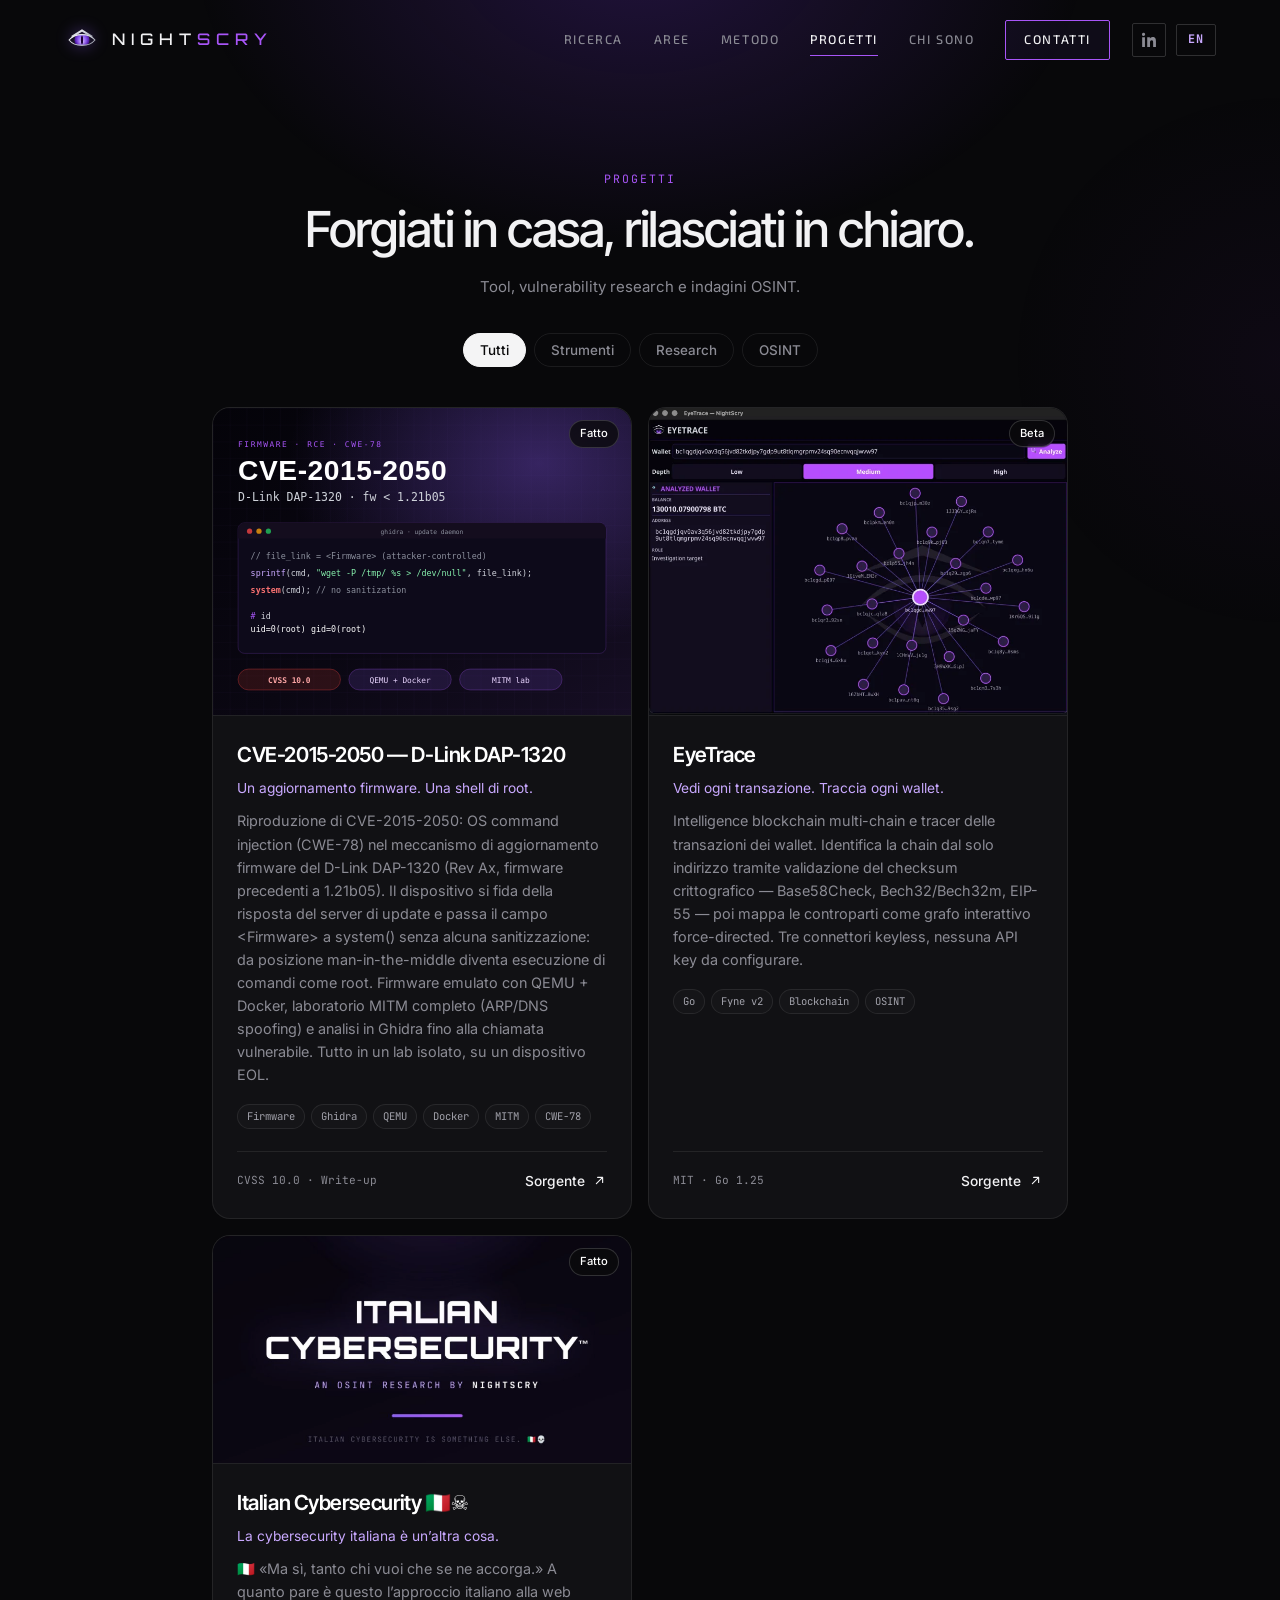
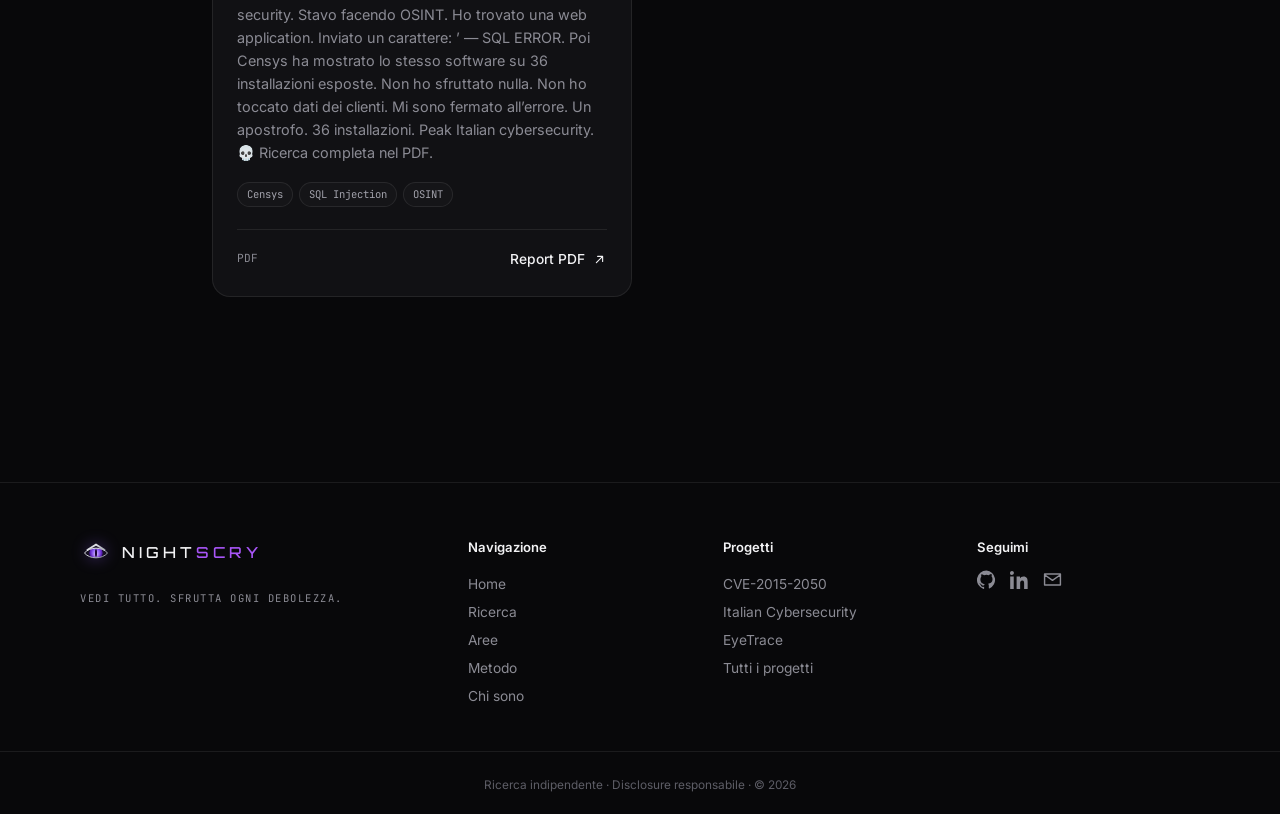
==== commit bfd83c38: "Added CVE-2015-2050 DAP-1320 research Co-Authored-By: Claude Opus 5.5 <noreply@anthropic.com>" ====
--- a/portfolio.html
+++ b/portfolio.html
@@ -57,6 +57,26 @@
     </div>
 
     <div class="cards projects" id="projectGrid">
+
+      <article class="card proj" data-cat="research">
+        <div class="proj-shot">
+          <img src="assets/cover-cve-2015-2050.svg" width="800" height="588" loading="lazy" decoding="async"
+               alt="CVE-2015-2050 sul D-Link DAP-1320: la chiamata sprintf/system vulnerabile e una shell root." />
+          <span class="proj-status" data-i18n="status.done">Fatto</span>
+        </div>
+        <h3>CVE-2015-2050 — D-Link DAP-1320</h3>
+        <p class="proj-line" data-i18n="cve.line">Un aggiornamento firmware. Una shell di root.</p>
+        <p data-i18n="cve.desc">Riproduzione di CVE-2015-2050: OS command injection (CWE-78) nel meccanismo di aggiornamento firmware del D-Link DAP-1320 (Rev Ax, firmware precedenti a 1.21b05). Il dispositivo si fida della risposta del server di update e passa il campo &lt;Firmware&gt; a system() senza alcuna sanitizzazione: da posizione man-in-the-middle diventa esecuzione di comandi come root. Firmware emulato con QEMU + Docker, laboratorio MITM completo (ARP/DNS spoofing) e analisi in Ghidra fino alla chiamata vulnerabile. Tutto in un lab isolato, su un dispositivo EOL.</p>
+        <ul class="tags"><li>Firmware</li><li>Ghidra</li><li>QEMU</li><li>Docker</li><li>MITM</li><li>CWE-78</li></ul>
+        <div class="proj-foot">
+          <span class="proj-meta">CVSS 10.0 · Write-up</span>
+          <a class="proj-link" href="https://github.com/nightscry/CVE-2015-2050-DAP-1320"
+             target="_blank" rel="noopener noreferrer" aria-label="CVE-2015-2050 su GitHub">
+            <span data-i18n="proj.code">Sorgente</span>
+            <svg viewBox="0 0 24 24" aria-hidden="true"><path d="M7 17 17 7 M9 7h8v8" /></svg>
+          </a>
+        </div>
+      </article>
 
       <article class="card proj" data-cat="tool osint">
         <div class="proj-shot">
@@ -123,6 +143,7 @@
     </div>
     <div class="footer-col">
       <h4 data-i18n="nav.projects">Progetti</h4>
+      <a href="https://github.com/nightscry/CVE-2015-2050-DAP-1320" target="_blank" rel="noopener noreferrer">CVE-2015-2050</a>
       <a href="pdf/Italian_Cybersecurity_-_Nightscry_OSINT_Report.pdf" target="_blank" rel="noopener noreferrer">Italian Cybersecurity</a>
       <a href="https://github.com/nightscry/EyeTrace" target="_blank" rel="noopener noreferrer">EyeTrace</a>
       <a href="portfolio.html" data-i18n="res.all">Tutti i progetti</a>
--- a/styles.css
+++ b/styles.css
@@ -333,7 +333,7 @@
 .why-item p { color: var(--txt-dim); font-size: .84rem; margin-top: 4px; }
 
 /* ════════ RESEARCH ════════ */
-.res-grid { display: grid; grid-template-columns: 1fr 1fr; gap: 14px; }
+.res-grid { display: grid; grid-template-columns: repeat(3, 1fr); gap: 14px; }
 .res-card {
   background: var(--panel); border: 1px solid var(--line); border-radius: 18px; overflow: hidden;
   display: flex; flex-direction: column; transition: border-color .2s, transform .3s;
@@ -536,6 +536,7 @@
 /* ════════ RESPONSIVE ════════ */
 @media (max-width: 1020px) {
   .why-grid { grid-template-columns: repeat(2, 1fr); }
+  .res-grid { grid-template-columns: repeat(2, 1fr); }
 }
 @media (max-width: 900px) {
   .nav-links {
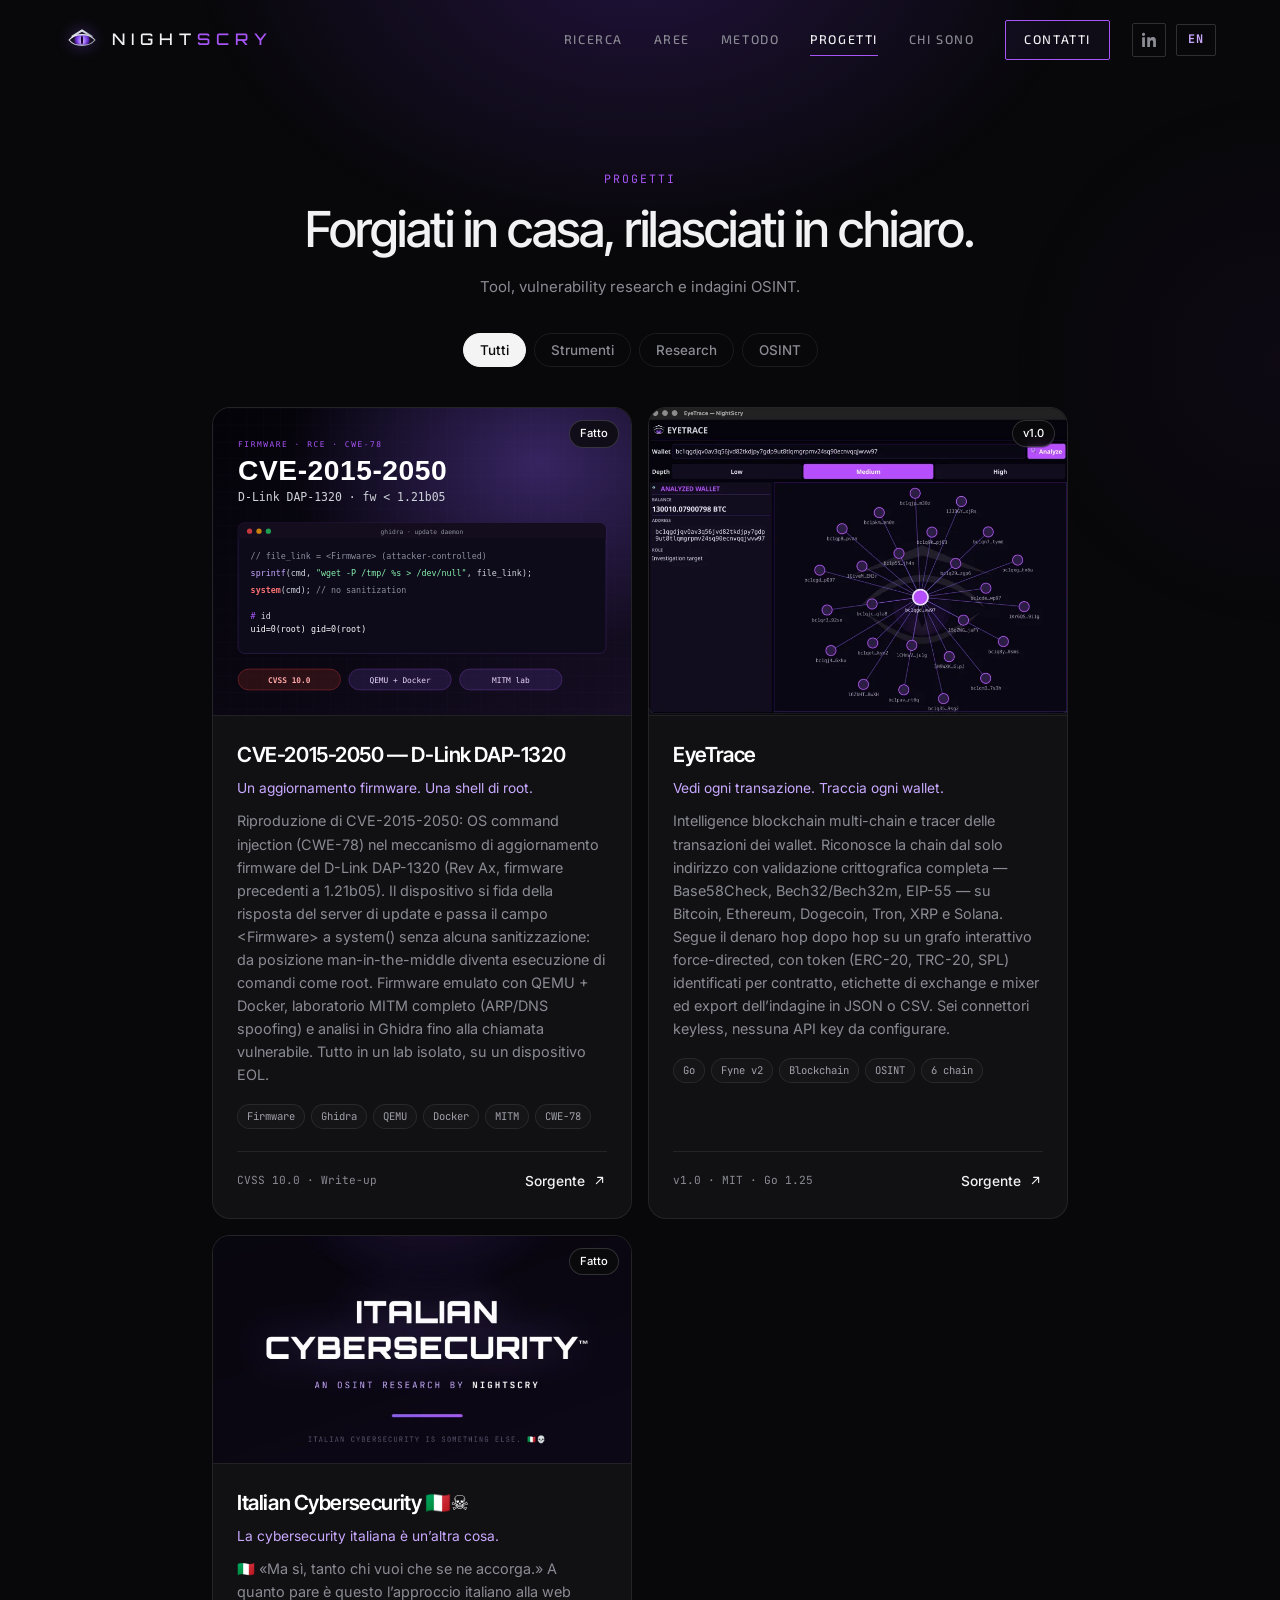
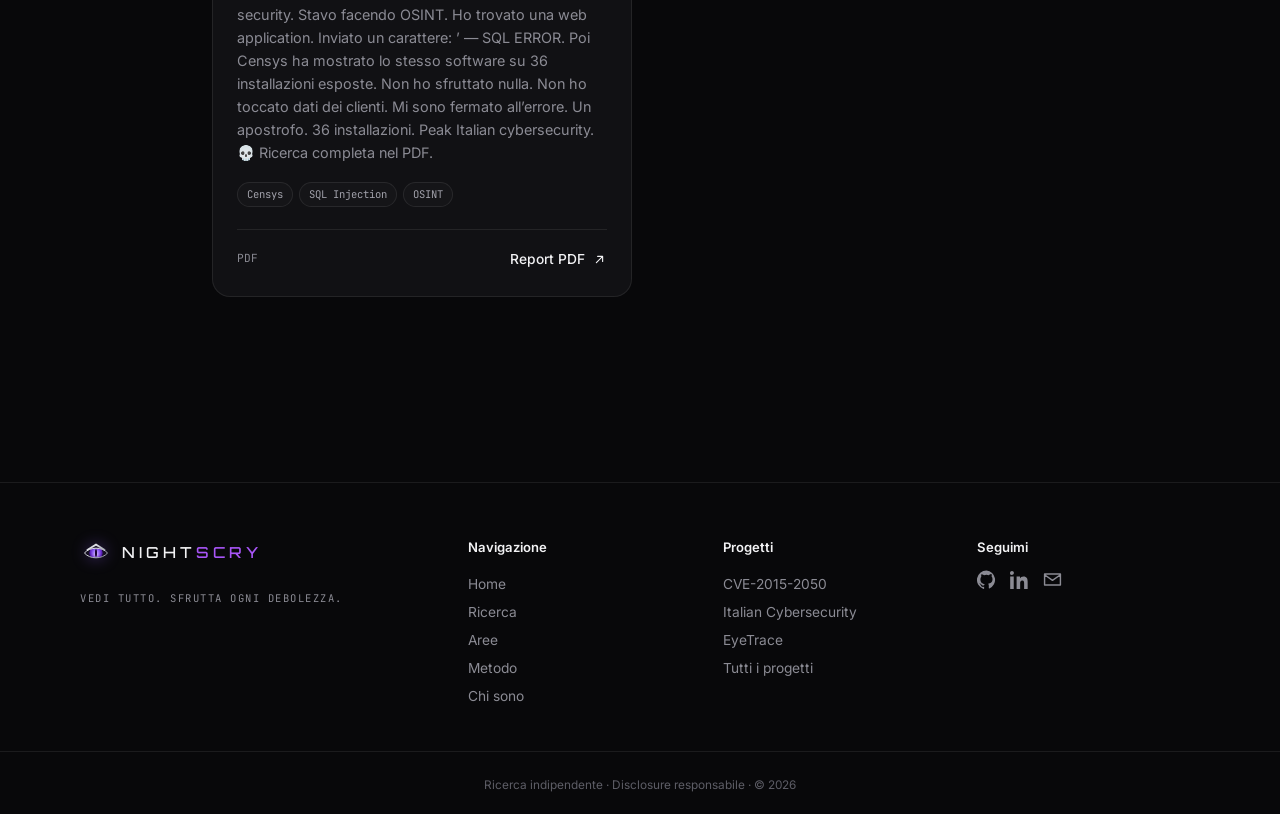
==== commit ee0f2fd7: "EyeTrace 1.0: six chains, multi-hop, v1.0 status Co-Authored-By: Claude Opus 5.5 <noreply@anthropic." ====
--- a/portfolio.html
+++ b/portfolio.html
@@ -58,7 +58,7 @@
 
     <div class="cards projects" id="projectGrid">
 
-      <article class="card proj" data-cat="research">
+      <article class="card proj" id="cve-2015-2050" data-cat="research">
         <div class="proj-shot">
           <img src="assets/cover-cve-2015-2050.svg" width="800" height="588" loading="lazy" decoding="async"
                alt="CVE-2015-2050 sul D-Link DAP-1320: la chiamata sprintf/system vulnerabile e una shell root." />
@@ -78,18 +78,18 @@
         </div>
       </article>
 
-      <article class="card proj" data-cat="tool osint">
+      <article class="card proj" id="eyetrace" data-cat="tool osint">
         <div class="proj-shot">
           <img src="assets/eyetrace-graph.webp" width="800" height="588" loading="lazy" decoding="async"
                alt="EyeTrace tracing a Bitcoin wallet: its counterparty addresses drawn as a force-directed graph, with balance and address in the side panel." />
-          <span class="proj-status" data-i18n="status.beta">Beta</span>
+          <span class="proj-status" data-i18n="status.v1">v1.0</span>
         </div>
         <h3>EyeTrace</h3>
         <p class="proj-line" data-i18n="eye.line">Vedi ogni transazione. Traccia ogni wallet.</p>
-        <p data-i18n="eye.desc">Intelligence blockchain multi-chain e tracer delle transazioni dei wallet. Identifica la chain dal solo indirizzo tramite validazione del checksum crittografico — Base58Check, Bech32/Bech32m, EIP-55 — poi mappa le controparti come grafo interattivo force-directed. Tre connettori keyless, nessuna API key da configurare.</p>
-        <ul class="tags"><li>Go</li><li>Fyne v2</li><li>Blockchain</li><li>OSINT</li></ul>
+        <p data-i18n="eye.desc">Intelligence blockchain multi-chain e tracer delle transazioni dei wallet. Riconosce la chain dal solo indirizzo con validazione crittografica completa — Base58Check, Bech32/Bech32m, EIP-55 — su Bitcoin, Ethereum, Dogecoin, Tron, XRP e Solana. Segue il denaro hop dopo hop su un grafo interattivo force-directed, con token (ERC-20, TRC-20, SPL) identificati per contratto, etichette di exchange e mixer ed export dell’indagine in JSON o CSV. Sei connettori keyless, nessuna API key da configurare.</p>
+        <ul class="tags"><li>Go</li><li>Fyne v2</li><li>Blockchain</li><li>OSINT</li><li>6 chain</li></ul>
         <div class="proj-foot">
-          <span class="proj-meta">MIT · Go 1.25</span>
+          <span class="proj-meta">v1.0 · MIT · Go 1.25</span>
           <a class="proj-link" href="https://github.com/nightscry/EyeTrace"
              target="_blank" rel="noopener noreferrer" aria-label="EyeTrace su GitHub">
             <span data-i18n="proj.code">Sorgente</span>
@@ -98,7 +98,7 @@
         </div>
       </article>
 
-      <article class="card proj" data-cat="research">
+      <article class="card proj" id="italian-cybersecurity" data-cat="research">
         <div class="proj-shot">
           <img src="assets/cover-italian-cybersecurity.png" width="800" height="588" loading="lazy" decoding="async"
                alt="Copertina del report Italian Cybersecurity di NightSCRY." />
@@ -120,6 +120,8 @@
 
       <p class="empty-note" id="projectsEmpty" data-i18n="empty.note" hidden>◉ Niente pubblicato in questa categoria — torna presto.</p>
     </div>
+
+    <button type="button" class="chip show-all" id="showAllProjects" hidden>← <span data-i18n="res.all">Tutti i progetti</span></button>
   </section>
 </main>
 
--- a/styles.css
+++ b/styles.css
@@ -413,6 +413,8 @@
 .card h3 { font-family: var(--f-head); font-weight: 600; font-size: 1.3rem; letter-spacing: -0.02em; color: #fff; margin-bottom: 6px; }
 .card p { color: var(--txt-dim); font-size: .9rem; }
 .cards .card.is-hidden { display: none; }
+.show-all { display: block; margin: 28px auto 0; }
+.show-all[hidden] { display: none; }
 .card.proj { display: flex; flex-direction: column; cursor: pointer; }
 .proj-shot { position: relative; margin: -26px -24px 22px; overflow: hidden; background: var(--bg-2); border-bottom: 1px solid var(--line); }
 .proj-shot img { display: block; width: 100%; height: auto; transition: transform .45s ease; }
